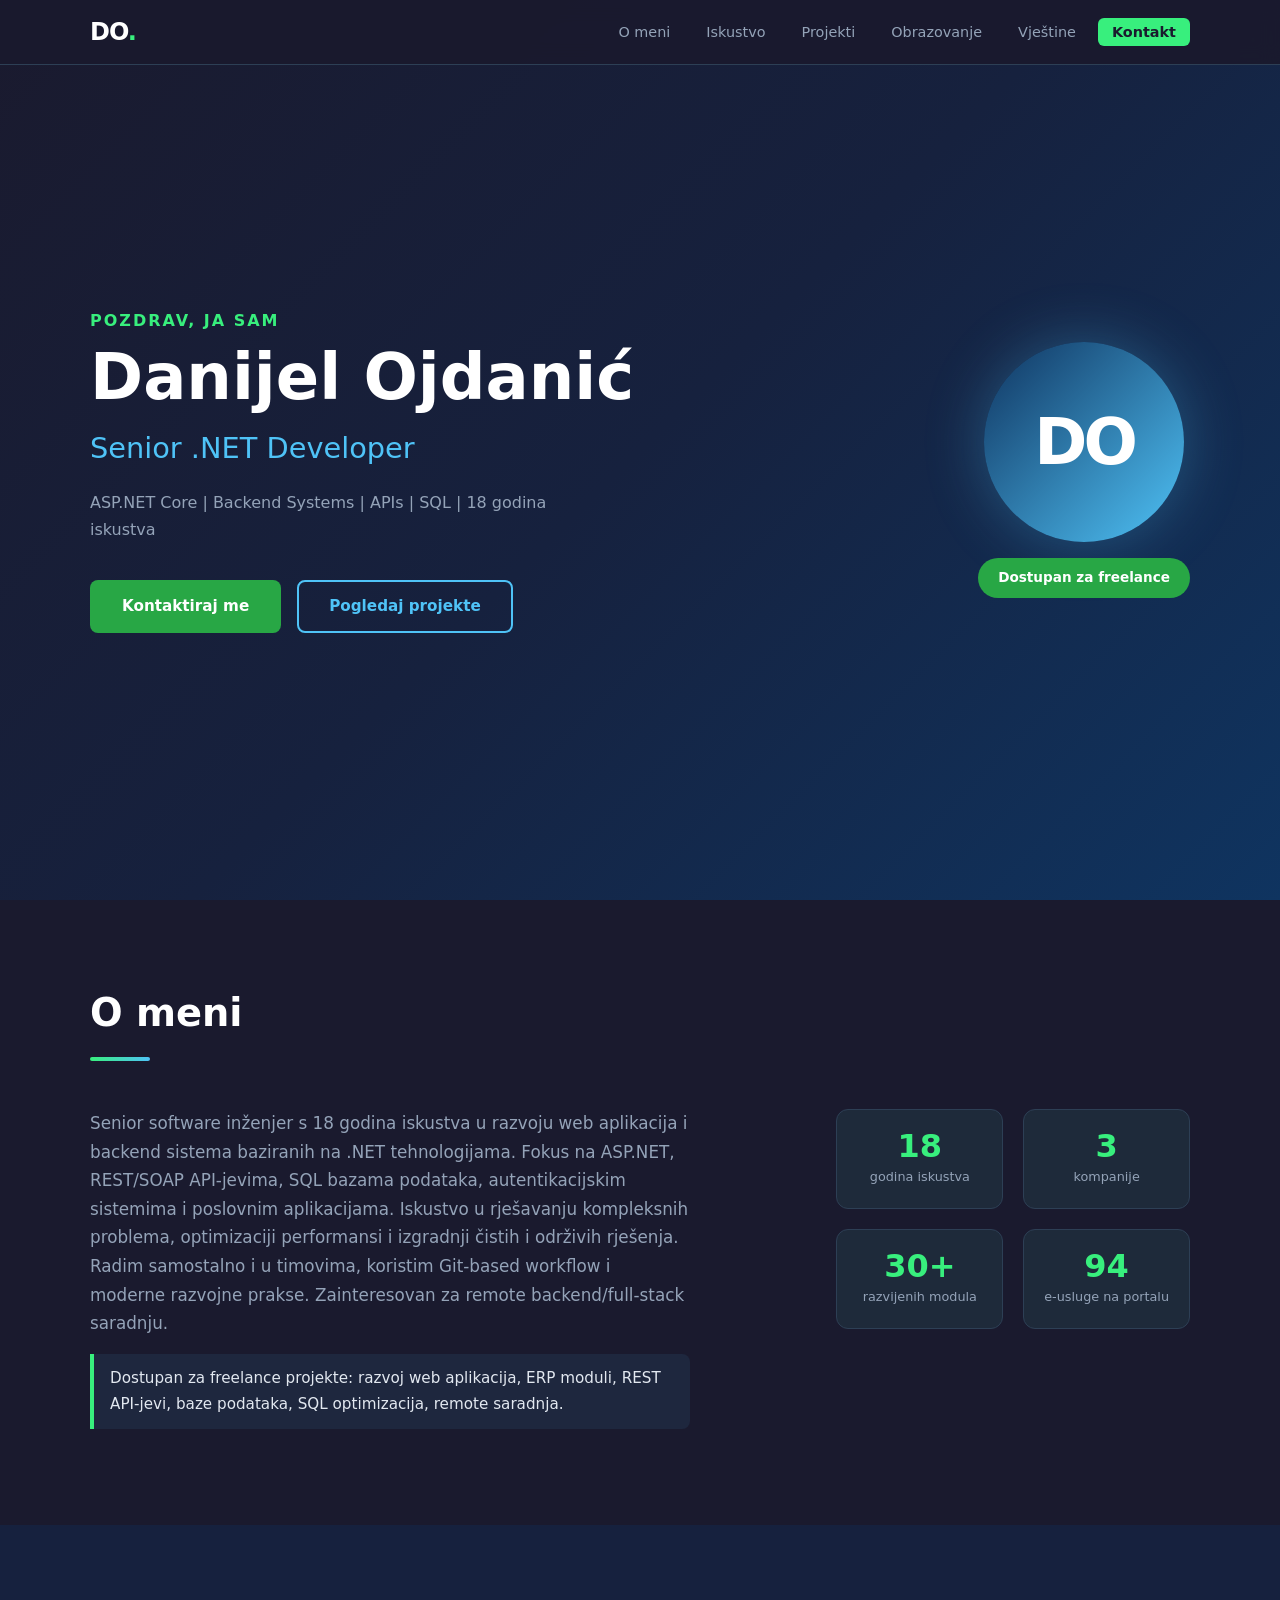
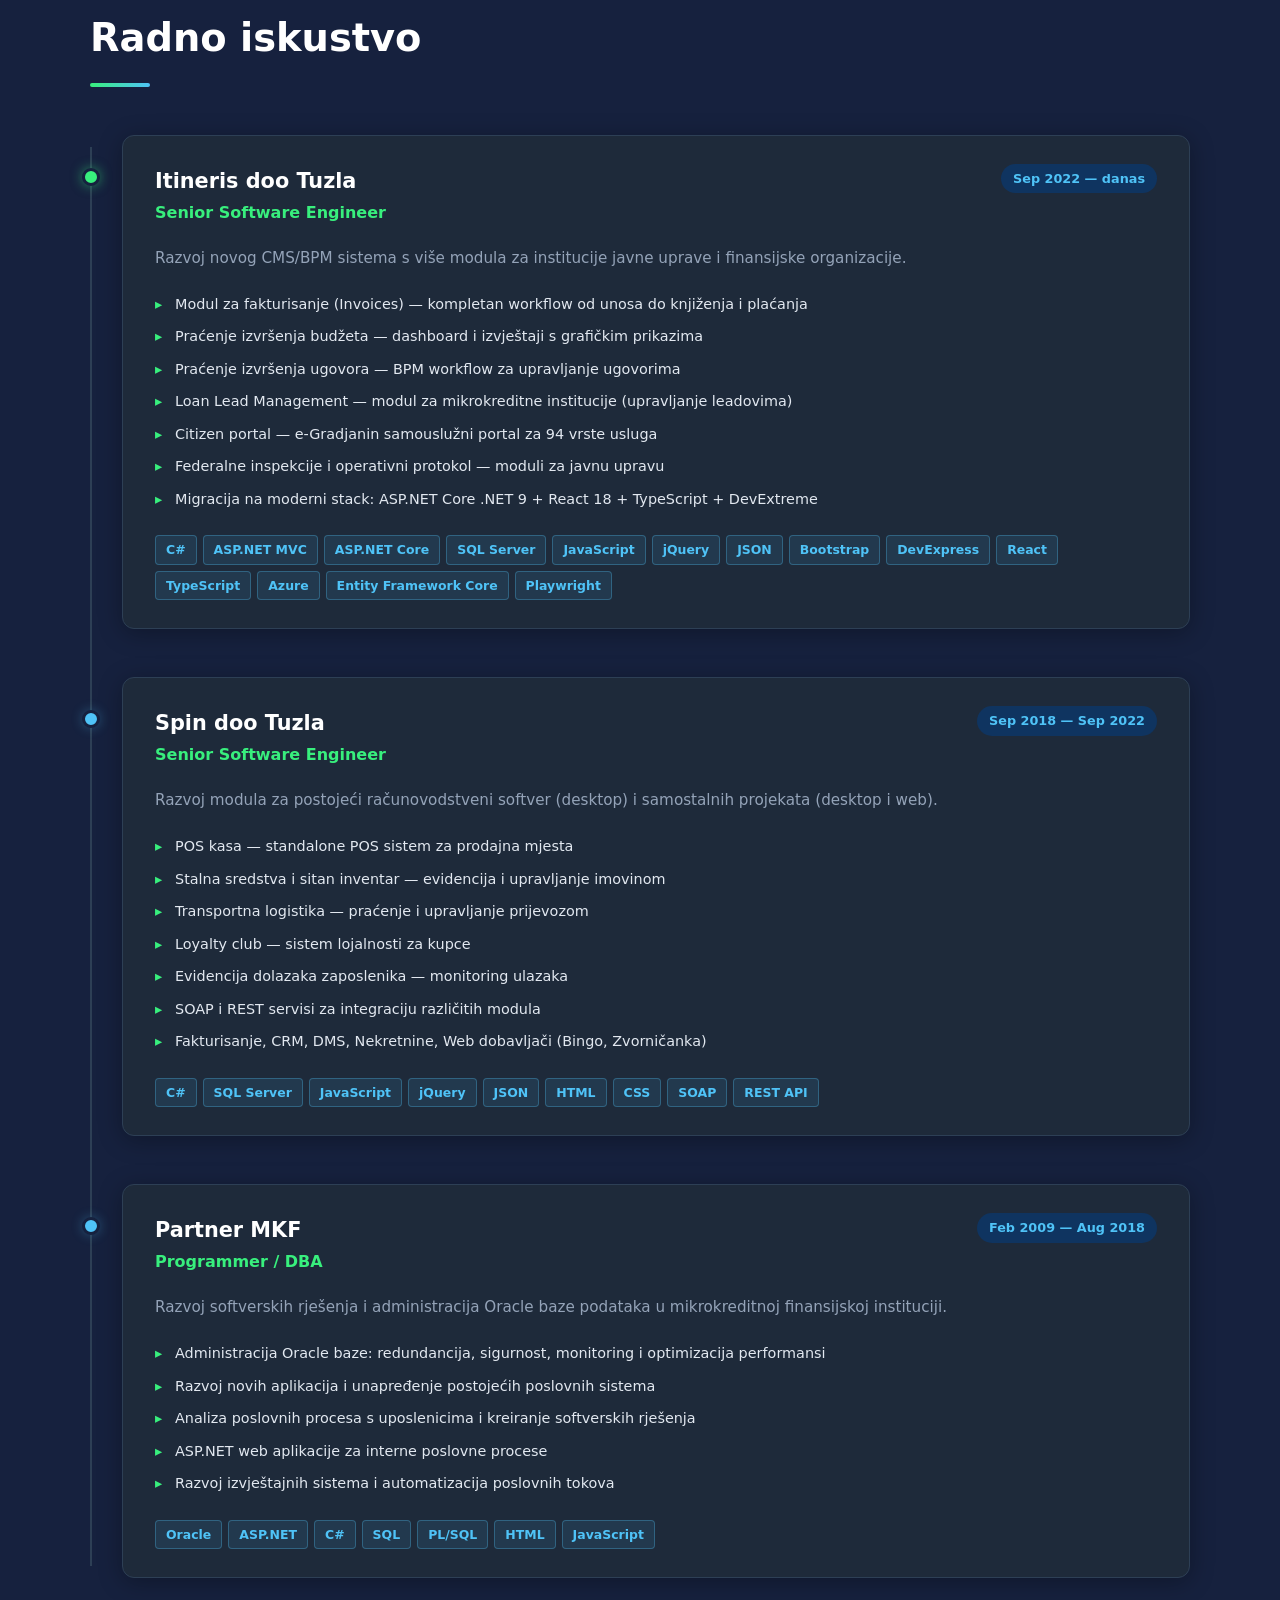
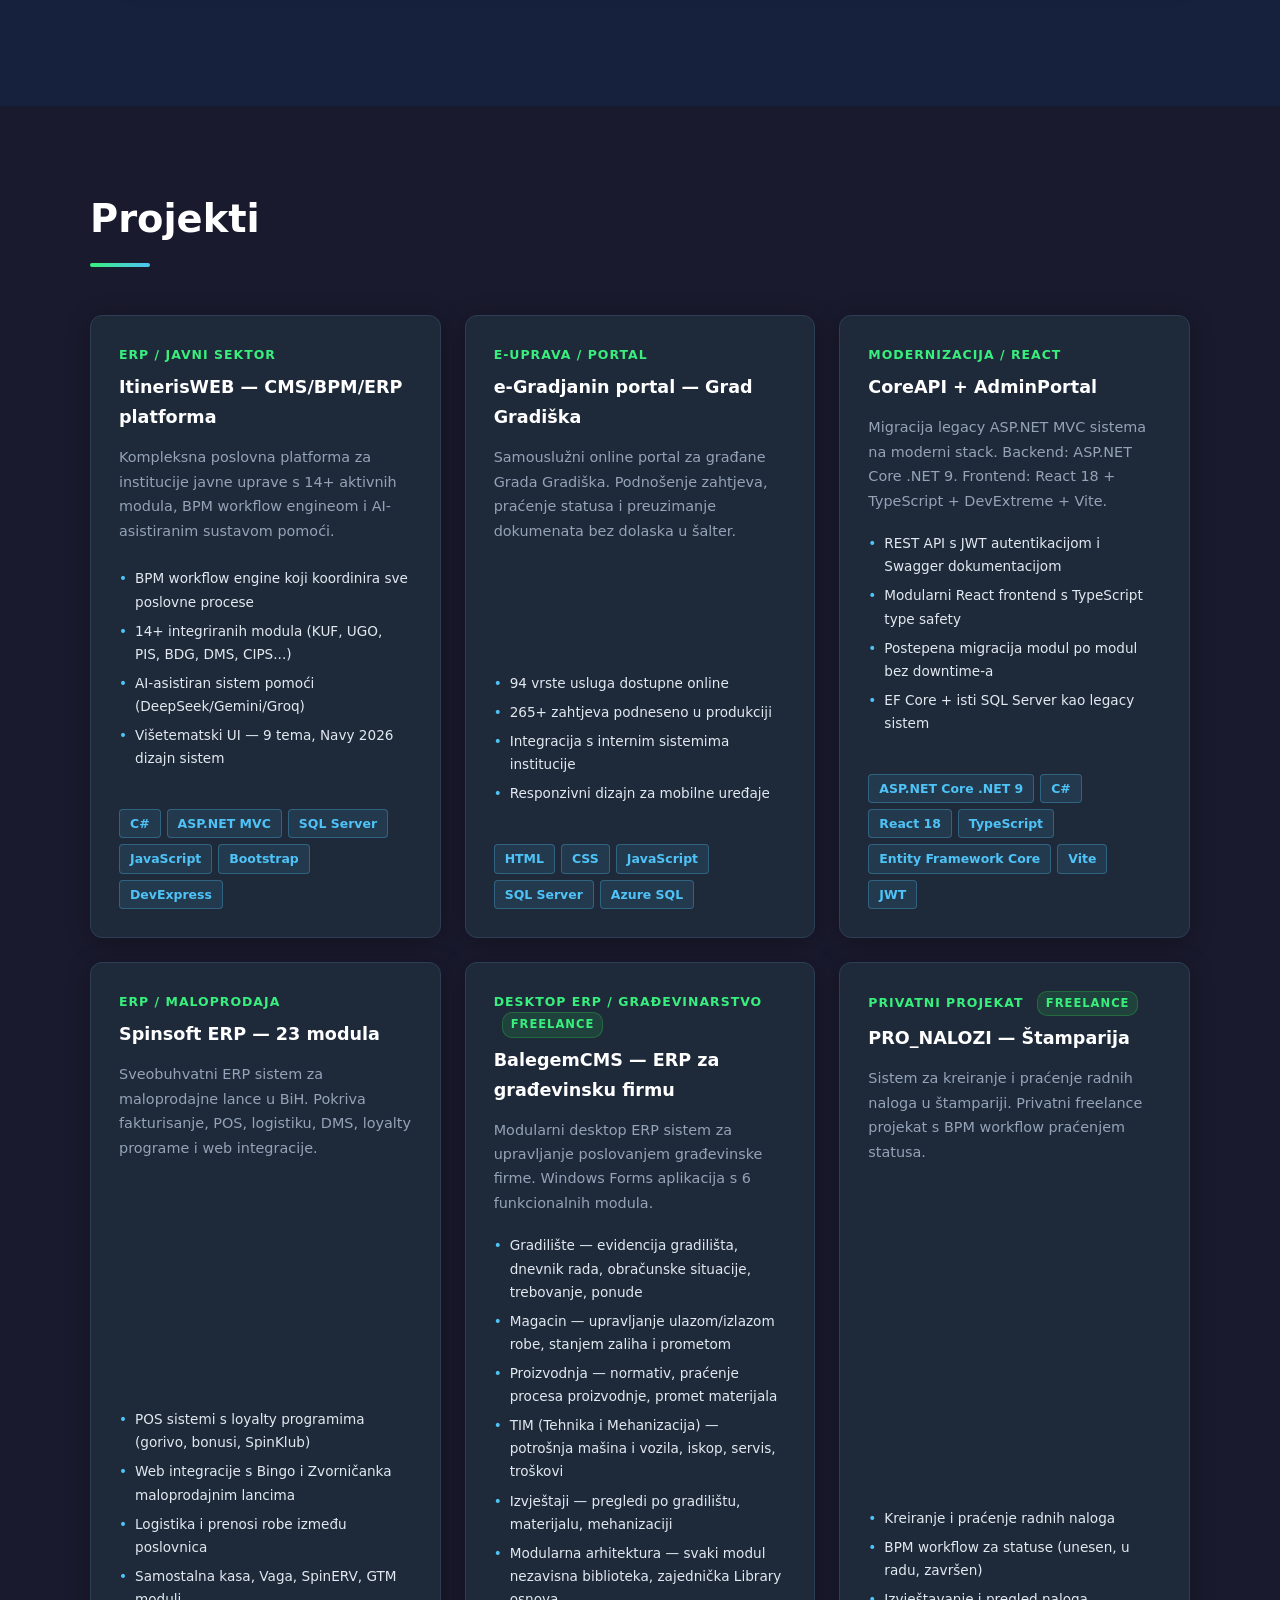
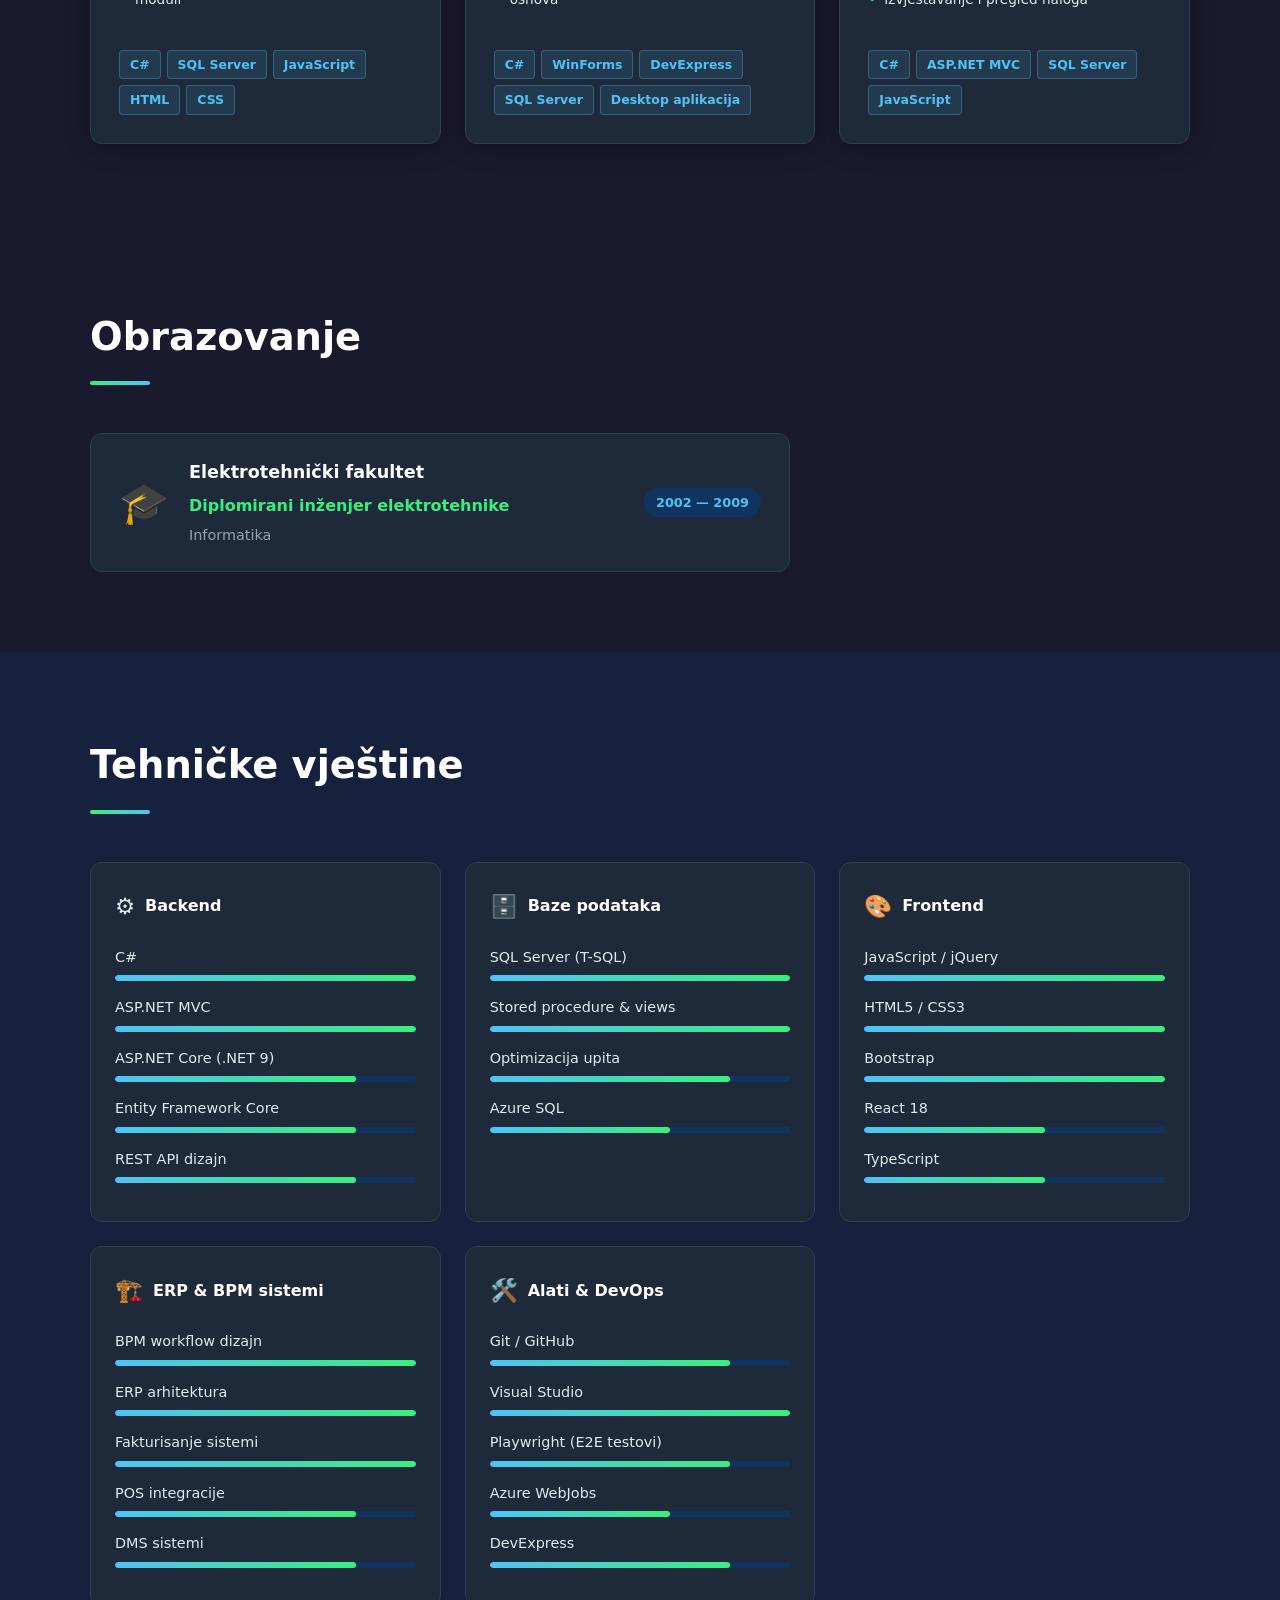
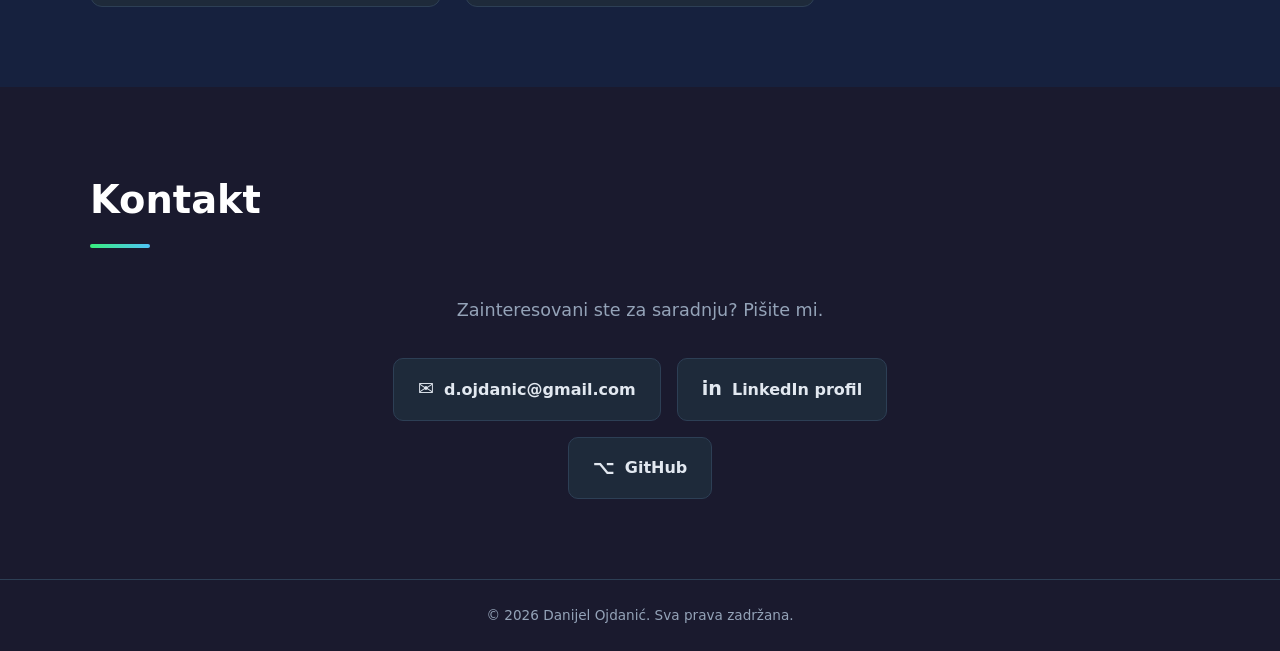
==== index.html @ 54c10d2d "Initial portfolio site" ====
<!DOCTYPE html>
<html lang="bs">
<head>
    <meta charset="UTF-8">
    <meta name="viewport" content="width=device-width, initial-scale=1.0">
    <meta name="description" content="Danijel Ojdanić — Senior .NET Developer, ASP.NET Core, Backend Systems, APIs, SQL, 18 godina iskustva">
    <title>Danijel Ojdanić — Senior .NET Developer</title>
    <link rel="stylesheet" href="css/style.css">
</head>
<body>

<!-- NAV -->
<nav class="navbar">
    <div class="nav-inner">
        <span class="nav-logo">DO<span class="dot">.</span></span>
        <ul class="nav-links">
            <li><a href="#about">O meni</a></li>
            <li><a href="#experience">Iskustvo</a></li>
            <li><a href="#projects">Projekti</a></li>
            <li><a href="#education">Obrazovanje</a></li>
            <li><a href="#skills">Vještine</a></li>
            <li><a href="#contact" class="btn-nav">Kontakt</a></li>
        </ul>
    </div>
</nav>

<!-- HERO -->
<section class="hero" id="hero">
    <div class="hero-inner">
        <div class="hero-text">
            <p class="hero-greeting">Pozdrav, ja sam</p>
            <h1 class="hero-name" id="hero-name">Danijel Ojdanić</h1>
            <h2 class="hero-title" id="hero-title">Senior Software Developer</h2>
            <p class="hero-sub" id="hero-sub">Full-stack .NET developer | ERP &amp; BPM sistemi | 10+ godina iskustva</p>
            <div class="hero-actions">
                <a href="#contact" class="btn-primary">Kontaktiraj me</a>
                <a href="#projects" class="btn-outline">Pogledaj projekte</a>
            </div>
        </div>
        <div class="hero-badge">
            <div class="badge-ring">
                <span class="badge-initials">DO</span>
            </div>
            <div class="badge-available" id="badge-available">Dostupan za freelance</div>
        </div>
    </div>
</section>

<!-- O MENI -->
<section class="section" id="about">
    <div class="container">
        <h2 class="section-title">O meni</h2>
        <div class="about-grid">
            <div class="about-text">
                <p id="about-summary"></p>
                <p id="about-freelance" class="freelance-note"></p>
            </div>
            <div class="about-stats">
                <div class="stat">
                    <span class="stat-num">18</span>
                    <span class="stat-label">godina iskustva</span>
                </div>
                <div class="stat">
                    <span class="stat-num">3</span>
                    <span class="stat-label">kompanije</span>
                </div>
                <div class="stat">
                    <span class="stat-num">30+</span>
                    <span class="stat-label">razvijenih modula</span>
                </div>
                <div class="stat">
                    <span class="stat-num">94</span>
                    <span class="stat-label">e-usluge na portalu</span>
                </div>
            </div>
        </div>
    </div>
</section>

<!-- ISKUSTVO -->
<section class="section section-dark" id="experience">
    <div class="container">
        <h2 class="section-title">Radno iskustvo</h2>
        <div class="timeline" id="experience-list"></div>
    </div>
</section>

<!-- PROJEKTI -->
<section class="section" id="projects">
    <div class="container">
        <h2 class="section-title">Projekti</h2>
        <div class="projects-grid" id="projects-grid"></div>
    </div>
</section>

<!-- OBRAZOVANJE -->
<section class="section" id="education">
    <div class="container">
        <h2 class="section-title">Obrazovanje</h2>
        <div id="education-list"></div>
    </div>
</section>

<!-- VJEŠTINE -->
<section class="section section-dark" id="skills">
    <div class="container">
        <h2 class="section-title">Tehničke vještine</h2>
        <div class="skills-grid" id="skills-grid"></div>
    </div>
</section>

<!-- KONTAKT -->
<section class="section" id="contact">
    <div class="container">
        <h2 class="section-title">Kontakt</h2>
        <div class="contact-box">
            <p class="contact-intro">Zainteresovani ste za saradnju? Pišite mi.</p>
            <div class="contact-links" id="contact-links"></div>
        </div>
    </div>
</section>

<!-- FOOTER -->
<footer class="footer">
    <p>&copy; <span id="footer-year"></span> Danijel Ojdanić. Sva prava zadržana.</p>
</footer>

<script src="js/main.js"></script>
</body>
</html>
---- css/style.css ----
/* ===== RESET & BASE ===== */
*, *::before, *::after { box-sizing: border-box; margin: 0; padding: 0; }

:root {
    --navy:       #1a1a2e;
    --navy-mid:   #16213e;
    --navy-light: #0f3460;
    --accent:     #4fc3f7;
    --accent2:    #38ef7d;
    --text:       #e2e8f0;
    --text-muted: #94a3b8;
    --card-bg:    #1e2a3a;
    --card-border:#2d3f55;
    --white:      #ffffff;
    --green:      #28a745;
    --font:       'Segoe UI', system-ui, -apple-system, sans-serif;
    --radius:     12px;
    --shadow:     0 4px 24px rgba(0,0,0,0.3);
}

html { scroll-behavior: smooth; }

body {
    font-family: var(--font);
    background: var(--navy);
    color: var(--text);
    line-height: 1.7;
    font-size: 16px;
}

a { color: var(--accent); text-decoration: none; }
a:hover { color: var(--accent2); }

/* ===== NAVBAR ===== */
.navbar {
    position: fixed; top: 0; left: 0; right: 0;
    background: rgba(26, 26, 46, 0.95);
    backdrop-filter: blur(10px);
    border-bottom: 1px solid var(--card-border);
    z-index: 1000;
    padding: 0 24px;
}
.nav-inner {
    max-width: 1100px; margin: 0 auto;
    display: flex; align-items: center; justify-content: space-between;
    height: 64px;
}
.nav-logo {
    font-size: 1.5rem; font-weight: 800;
    color: var(--white); letter-spacing: -1px;
}
.nav-logo .dot { color: var(--accent2); }
.nav-links { list-style: none; display: flex; gap: 8px; }
.nav-links a {
    color: var(--text-muted); padding: 6px 14px;
    border-radius: 6px; font-size: 0.9rem; font-weight: 500;
    transition: all 0.2s;
}
.nav-links a:hover { color: var(--white); background: var(--card-bg); }
.btn-nav {
    background: var(--accent2) !important;
    color: var(--navy) !important;
    font-weight: 700 !important;
}
.btn-nav:hover { opacity: 0.9; }

/* ===== HERO ===== */
.hero {
    min-height: 100vh;
    background: linear-gradient(135deg, var(--navy) 0%, var(--navy-mid) 50%, var(--navy-light) 100%);
    display: flex; align-items: center;
    padding: 80px 24px 40px;
}
.hero-inner {
    max-width: 1100px; margin: 0 auto; width: 100%;
    display: flex; align-items: center; justify-content: space-between;
    gap: 48px; flex-wrap: wrap;
}
.hero-text { flex: 1; min-width: 300px; }
.hero-greeting {
    color: var(--accent2); font-size: 1rem;
    font-weight: 600; letter-spacing: 2px;
    text-transform: uppercase; margin-bottom: 8px;
}
.hero-name {
    font-size: clamp(2.5rem, 6vw, 4rem);
    font-weight: 800; color: var(--white);
    line-height: 1.1; margin-bottom: 12px;
}
.hero-title {
    font-size: clamp(1.2rem, 3vw, 1.8rem);
    font-weight: 400; color: var(--accent);
    margin-bottom: 16px;
}
.hero-sub {
    color: var(--text-muted); font-size: 1rem;
    margin-bottom: 36px; max-width: 520px;
}
.hero-actions { display: flex; gap: 16px; flex-wrap: wrap; }

.btn-primary {
    background: var(--green); color: var(--white);
    padding: 14px 32px; border-radius: 8px;
    font-weight: 700; font-size: 0.95rem;
    transition: all 0.2s; display: inline-block;
}
.btn-primary:hover { background: #22923a; color: var(--white); transform: translateY(-2px); }

.btn-outline {
    border: 2px solid var(--accent); color: var(--accent);
    padding: 12px 30px; border-radius: 8px;
    font-weight: 700; font-size: 0.95rem;
    transition: all 0.2s; display: inline-block;
}
.btn-outline:hover { background: var(--accent); color: var(--navy); transform: translateY(-2px); }

/* Hero badge */
.hero-badge { display: flex; flex-direction: column; align-items: center; gap: 16px; }
.badge-ring {
    width: 200px; height: 200px; border-radius: 50%;
    background: linear-gradient(135deg, var(--navy-light), var(--accent));
    display: flex; align-items: center; justify-content: center;
    box-shadow: 0 0 60px rgba(79,195,247,0.3);
}
.badge-initials {
    font-size: 4rem; font-weight: 900; color: var(--white);
    letter-spacing: -4px;
}
.badge-available {
    background: var(--green); color: var(--white);
    padding: 8px 20px; border-radius: 20px;
    font-size: 0.85rem; font-weight: 700;
    animation: pulse 2s infinite;
}
@keyframes pulse {
    0%, 100% { box-shadow: 0 0 0 0 rgba(40,167,69,0.4); }
    50% { box-shadow: 0 0 0 8px rgba(40,167,69,0); }
}

/* ===== SECTIONS ===== */
.section { padding: 80px 24px; }
.section-dark { background: var(--navy-mid); }
.container { max-width: 1100px; margin: 0 auto; }

.section-title {
    font-size: clamp(1.8rem, 4vw, 2.4rem);
    font-weight: 800; color: var(--white);
    margin-bottom: 48px; position: relative;
    padding-bottom: 16px;
}
.section-title::after {
    content: ''; position: absolute;
    bottom: 0; left: 0;
    width: 60px; height: 4px;
    background: linear-gradient(90deg, var(--accent2), var(--accent));
    border-radius: 2px;
}

/* ===== O MENI ===== */
.about-grid {
    display: grid;
    grid-template-columns: 1fr auto;
    gap: 48px; align-items: start;
}
.about-text p {
    color: var(--text-muted); font-size: 1.05rem;
    margin-bottom: 16px; max-width: 600px;
}
.freelance-note {
    background: rgba(79,195,247,0.08);
    border-left: 4px solid var(--accent2);
    padding: 12px 16px; border-radius: 0 8px 8px 0;
    color: var(--text) !important;
    font-size: 0.95rem !important;
}
.about-stats {
    display: grid; grid-template-columns: 1fr 1fr; gap: 20px;
    min-width: 280px;
}
.stat {
    background: var(--card-bg); border: 1px solid var(--card-border);
    border-radius: var(--radius); padding: 20px;
    text-align: center;
}
.stat-num {
    display: block; font-size: 2rem; font-weight: 900;
    color: var(--accent2); line-height: 1;
}
.stat-label {
    display: block; font-size: 0.8rem;
    color: var(--text-muted); margin-top: 4px;
}

/* ===== TIMELINE (ISKUSTVO) ===== */
.timeline { position: relative; padding-left: 32px; }
.timeline::before {
    content: ''; position: absolute;
    left: 0; top: 12px; bottom: 12px;
    width: 2px; background: var(--card-border);
}
.timeline-item {
    position: relative; margin-bottom: 48px;
    background: var(--card-bg); border: 1px solid var(--card-border);
    border-radius: var(--radius); padding: 28px 32px;
    box-shadow: var(--shadow);
}
.timeline-item::before {
    content: ''; position: absolute;
    left: -41px; top: 32px;
    width: 18px; height: 18px;
    border-radius: 50%; background: var(--accent2);
    border: 3px solid var(--navy-mid);
    box-shadow: 0 0 12px rgba(56,239,125,0.5);
}
.timeline-item.past::before { background: var(--accent); box-shadow: 0 0 12px rgba(79,195,247,0.3); }

.timeline-header { display: flex; justify-content: space-between; align-items: flex-start; flex-wrap: wrap; gap: 8px; margin-bottom: 12px; }
.timeline-company { font-size: 1.3rem; font-weight: 800; color: var(--white); }
.timeline-period {
    background: var(--navy-light); color: var(--accent);
    padding: 4px 12px; border-radius: 20px;
    font-size: 0.8rem; font-weight: 600; white-space: nowrap;
}
.timeline-role { color: var(--accent2); font-weight: 600; margin-bottom: 8px; }
.timeline-desc { color: var(--text-muted); font-size: 0.95rem; margin-bottom: 16px; }
.timeline-highlights { list-style: none; margin-bottom: 20px; }
.timeline-highlights li {
    color: var(--text); font-size: 0.9rem;
    padding: 4px 0 4px 20px; position: relative;
}
.timeline-highlights li::before {
    content: '▸'; position: absolute; left: 0;
    color: var(--accent2);
}
.timeline-tags { display: flex; flex-wrap: wrap; gap: 6px; }
.tag {
    background: rgba(79,195,247,0.1);
    border: 1px solid rgba(79,195,247,0.3);
    color: var(--accent); padding: 3px 10px;
    border-radius: 4px; font-size: 0.78rem; font-weight: 600;
}

/* ===== PROJEKTI ===== */
.projects-grid {
    display: grid;
    grid-template-columns: repeat(auto-fill, minmax(320px, 1fr));
    gap: 24px;
}
.project-card {
    background: var(--card-bg); border: 1px solid var(--card-border);
    border-radius: var(--radius); padding: 28px;
    box-shadow: var(--shadow); transition: transform 0.2s, border-color 0.2s;
    display: flex; flex-direction: column;
}
.project-card:hover { transform: translateY(-4px); border-color: var(--accent); }
.project-cat {
    font-size: 0.78rem; font-weight: 700;
    color: var(--accent2); text-transform: uppercase;
    letter-spacing: 1px; margin-bottom: 8px;
}
.project-type-badge {
    display: inline-block; font-size: 0.72rem;
    padding: 2px 8px; border-radius: 10px;
    font-weight: 700; margin-left: 8px;
}
.project-type-freelance {
    background: rgba(40,167,69,0.2); color: var(--accent2);
    border: 1px solid rgba(40,167,69,0.4);
}
.project-title {
    font-size: 1.1rem; font-weight: 800;
    color: var(--white); margin-bottom: 12px;
}
.project-desc {
    color: var(--text-muted); font-size: 0.9rem;
    margin-bottom: 16px; flex: 1;
}
.project-highlights { list-style: none; margin-bottom: 20px; }
.project-highlights li {
    font-size: 0.85rem; color: var(--text);
    padding: 3px 0 3px 16px; position: relative;
}
.project-highlights li::before {
    content: '•'; position: absolute; left: 0;
    color: var(--accent);
}

/* ===== OBRAZOVANJE ===== */
.edu-card {
    background: var(--card-bg); border: 1px solid var(--card-border);
    border-radius: var(--radius); padding: 24px 28px;
    display: flex; align-items: center; gap: 20px;
    max-width: 700px;
}
.edu-icon { font-size: 2.5rem; flex-shrink: 0; }
.edu-body { flex: 1; }
.edu-institution { font-size: 1.1rem; font-weight: 800; color: var(--white); }
.edu-degree { color: var(--accent2); font-weight: 600; margin: 4px 0; }
.edu-field { color: var(--text-muted); font-size: 0.9rem; }

/* ===== VJEŠTINE ===== */
.skills-grid {
    display: grid;
    grid-template-columns: repeat(auto-fill, minmax(280px, 1fr));
    gap: 24px;
}
.skill-category {
    background: var(--card-bg); border: 1px solid var(--card-border);
    border-radius: var(--radius); padding: 24px;
}
.skill-cat-header {
    display: flex; align-items: center; gap: 10px;
    margin-bottom: 20px;
}
.skill-icon { font-size: 1.4rem; }
.skill-cat-name { font-size: 1rem; font-weight: 700; color: var(--white); }
.skill-item { margin-bottom: 14px; }
.skill-name-row {
    display: flex; justify-content: space-between;
    margin-bottom: 6px;
}
.skill-name { font-size: 0.9rem; color: var(--text); }
.skill-bar {
    height: 6px; background: var(--navy-light);
    border-radius: 3px; overflow: hidden;
}
.skill-fill {
    height: 100%;
    background: linear-gradient(90deg, var(--accent), var(--accent2));
    border-radius: 3px; transition: width 0.8s ease;
}

/* ===== KONTAKT ===== */
.contact-box {
    max-width: 600px; margin: 0 auto;
    text-align: center;
}
.contact-intro {
    color: var(--text-muted); font-size: 1.1rem;
    margin-bottom: 32px;
}
.contact-links {
    display: flex; flex-wrap: wrap;
    gap: 16px; justify-content: center;
}
.contact-link {
    display: flex; align-items: center; gap: 10px;
    background: var(--card-bg); border: 1px solid var(--card-border);
    padding: 14px 24px; border-radius: 10px;
    color: var(--text); font-weight: 600;
    transition: all 0.2s;
}
.contact-link:hover {
    border-color: var(--accent); color: var(--accent);
    transform: translateY(-2px);
}
.contact-link-icon { font-size: 1.2rem; }

/* ===== FOOTER ===== */
.footer {
    background: var(--navy); text-align: center;
    padding: 24px; color: var(--text-muted);
    font-size: 0.85rem;
    border-top: 1px solid var(--card-border);
}

/* ===== RESPONSIVE ===== */
@media (max-width: 768px) {
    .about-grid { grid-template-columns: 1fr; }
    .about-stats { grid-template-columns: 1fr 1fr; }
    .hero-badge .badge-ring { width: 140px; height: 140px; }
    .badge-initials { font-size: 2.8rem; }
    .nav-links { display: none; }
    .timeline { padding-left: 20px; }
    .timeline-item::before { left: -29px; }
}
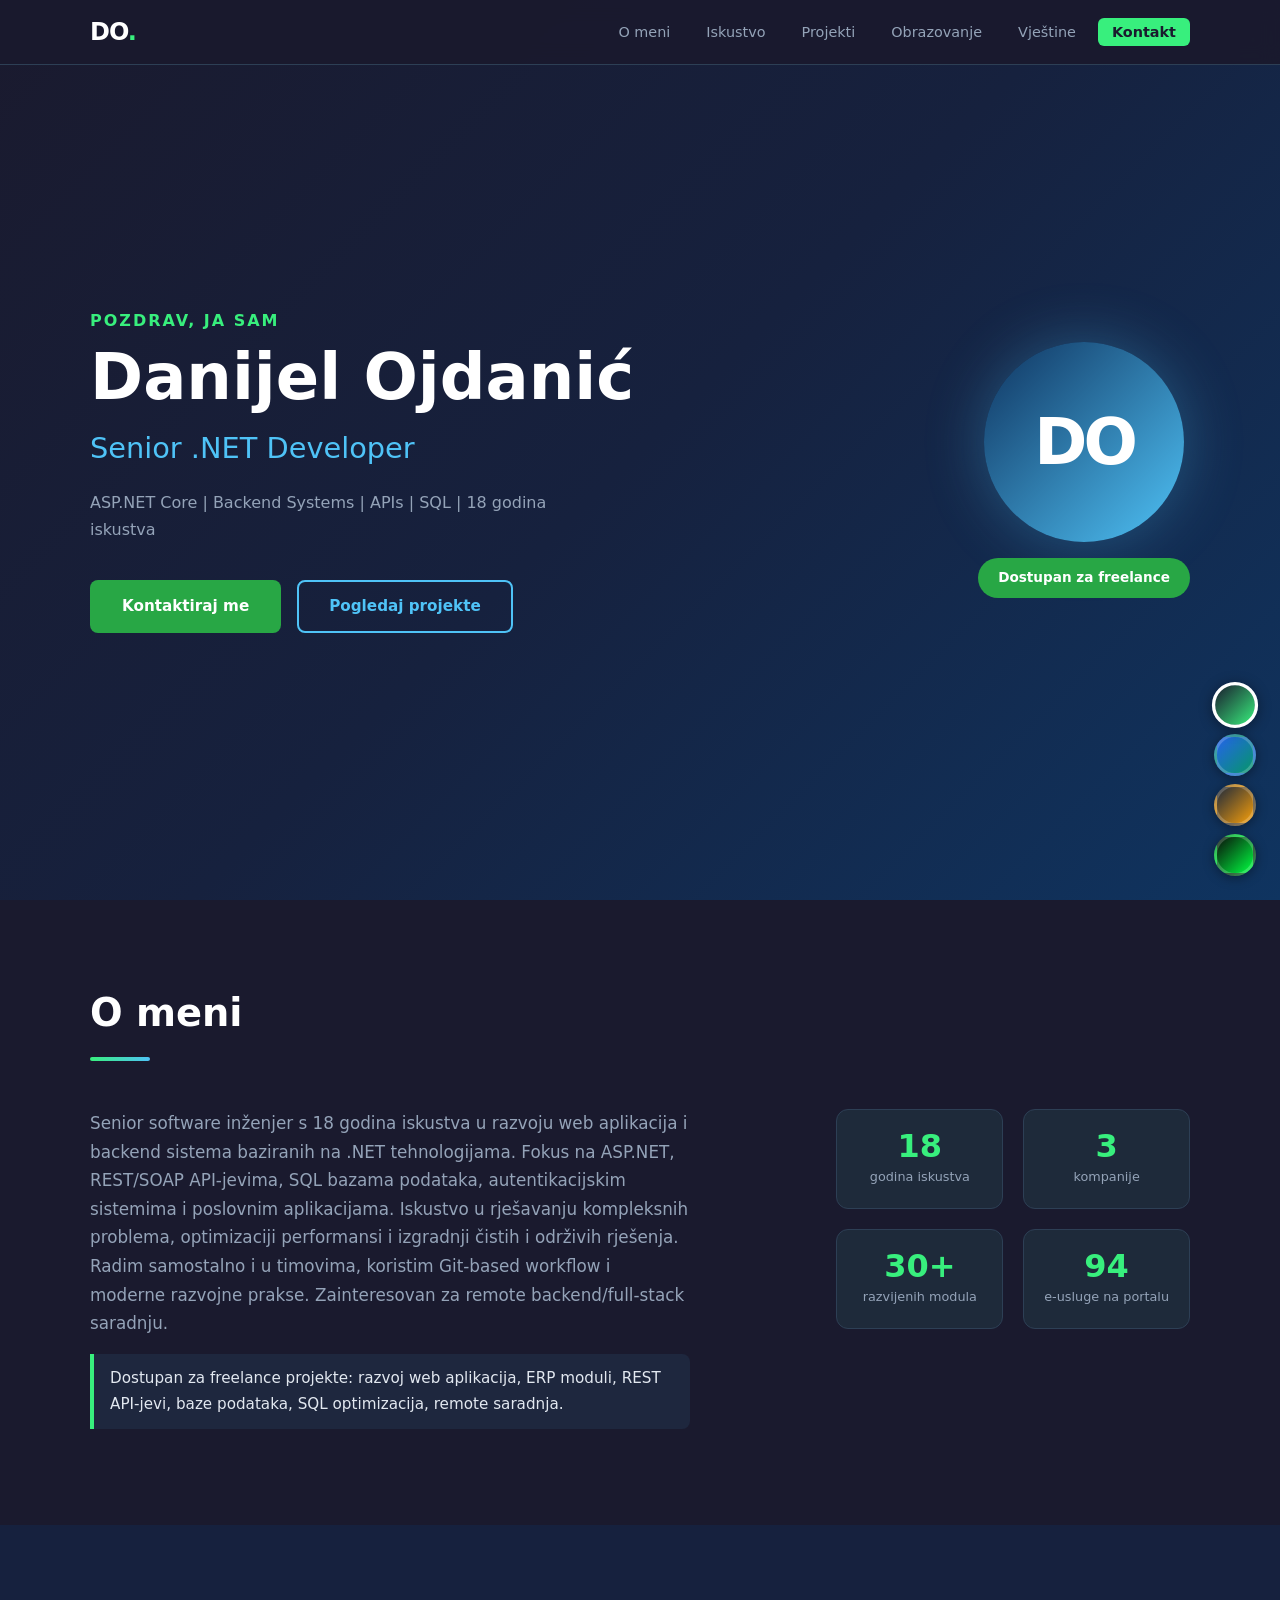
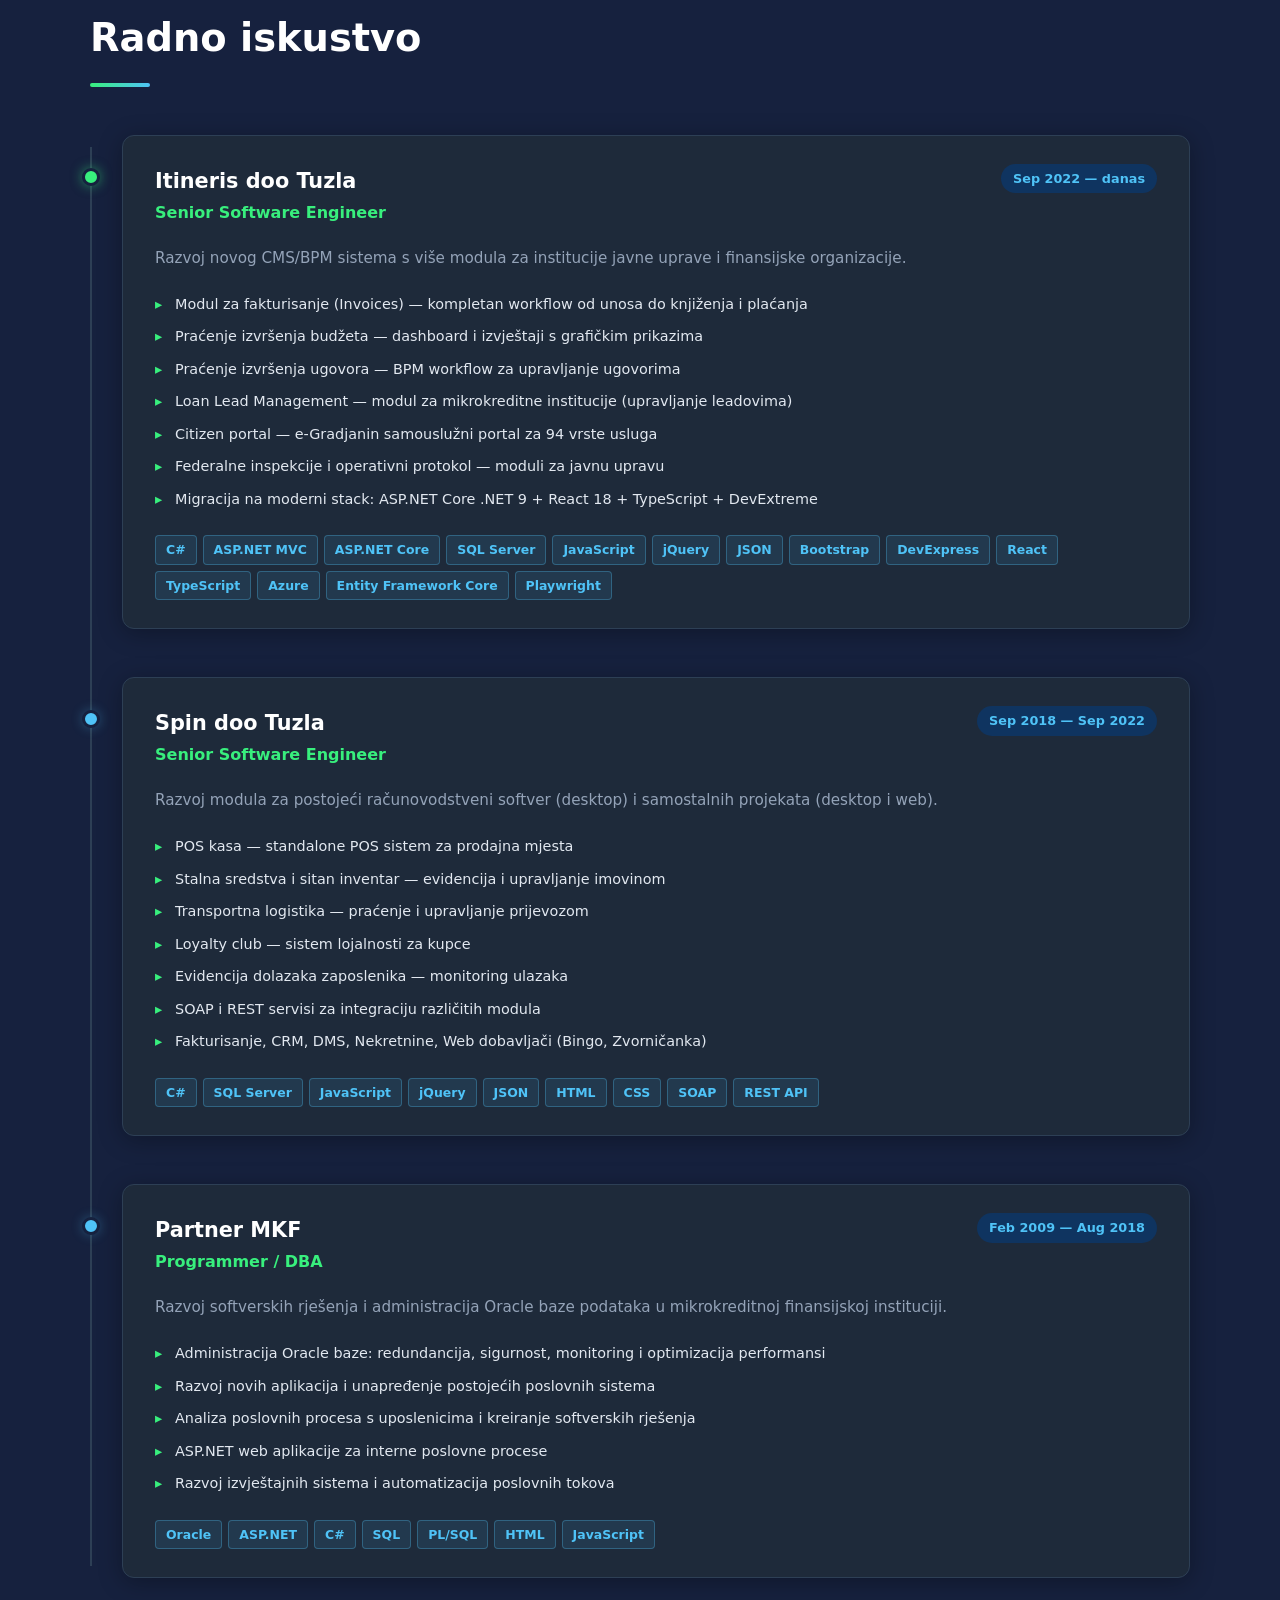
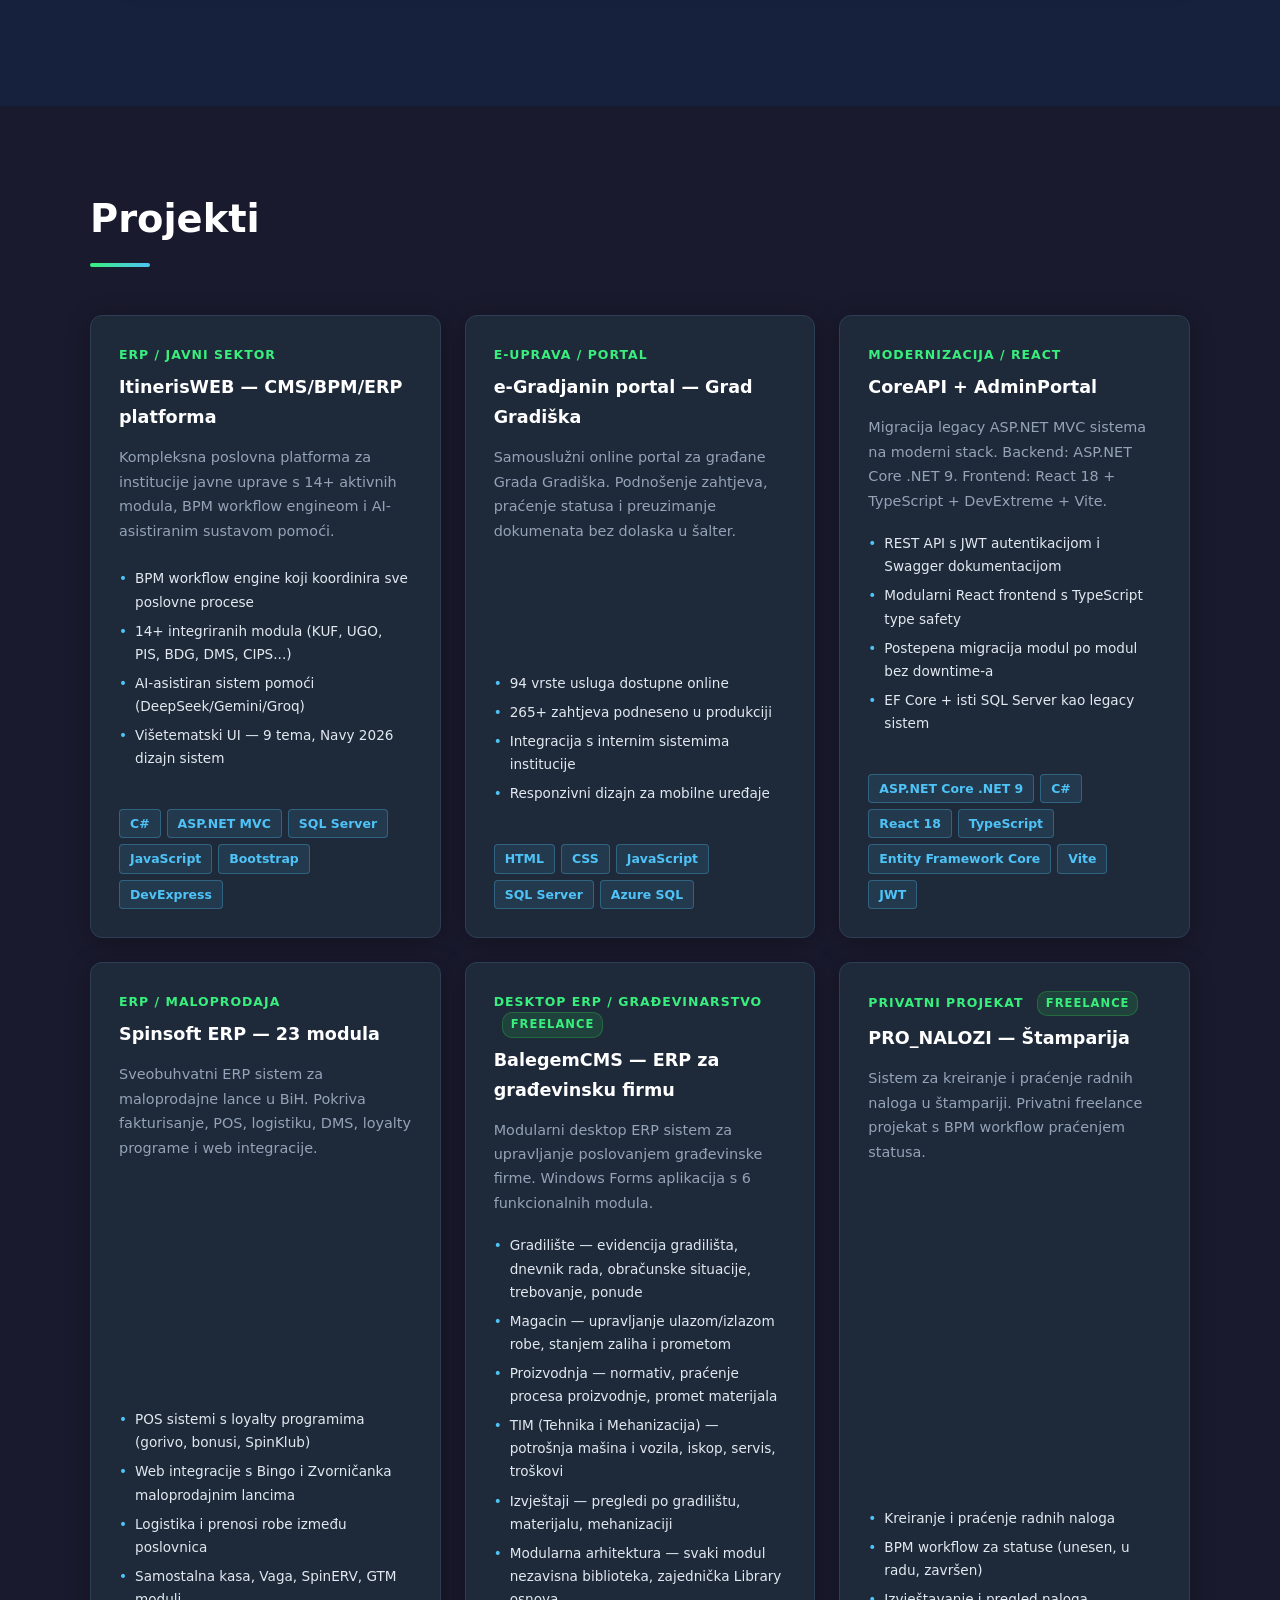
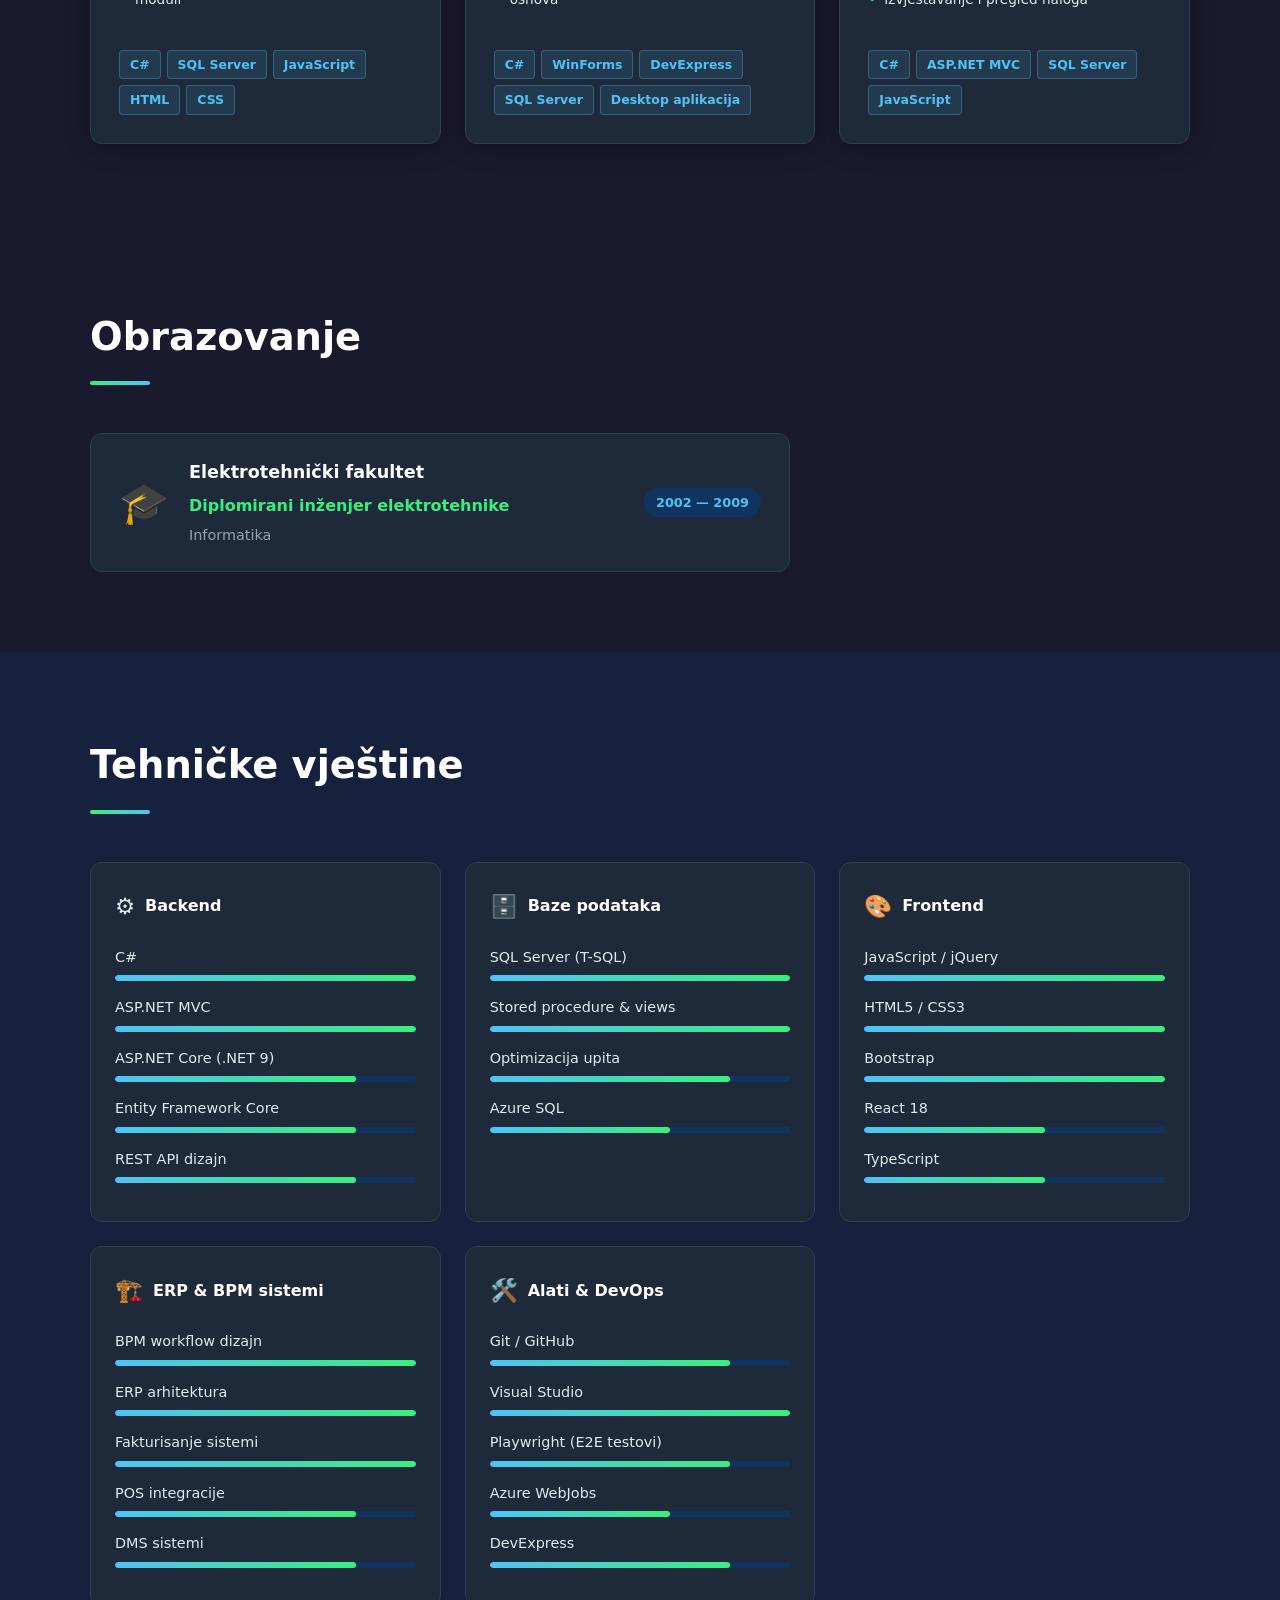
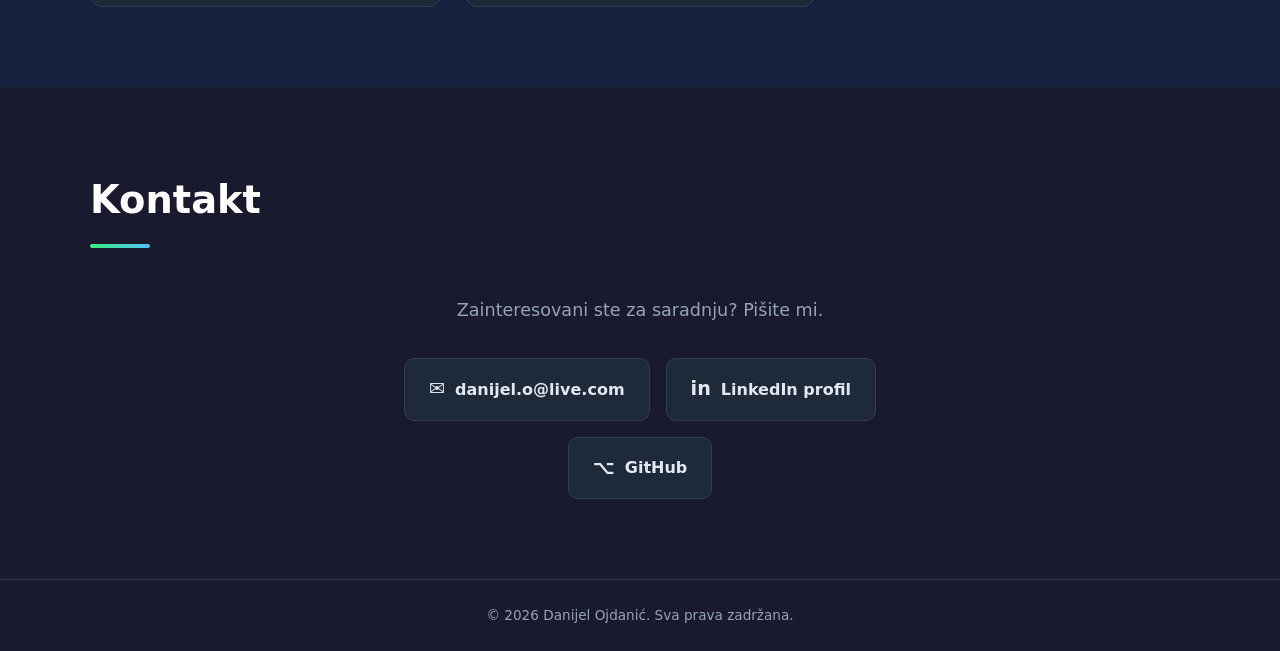
==== commit b0c45c19: "Add 4 themes + update email" ====
--- a/index.html
+++ b/index.html
@@ -125,6 +125,14 @@
     <p>&copy; <span id="footer-year"></span> Danijel Ojdanić. Sva prava zadržana.</p>
 </footer>
 
+<!-- THEME SWITCHER -->
+<div class="theme-switcher" title="Promijeni temu">
+    <button class="theme-btn active" data-theme="navy"     title="Navy Dark"></button>
+    <button class="theme-btn"        data-theme="light"    title="Clean Light"></button>
+    <button class="theme-btn"        data-theme="slate"    title="Slate Amber"></button>
+    <button class="theme-btn"        data-theme="terminal" title="Terminal Green"></button>
+</div>
+
 <script src="js/main.js"></script>
 </body>
 </html>
--- a/css/style.css
+++ b/css/style.css
@@ -1,6 +1,7 @@
 /* ===== RESET & BASE ===== */
 *, *::before, *::after { box-sizing: border-box; margin: 0; padding: 0; }
 
+/* ===== TEMA 1: Navy Dark (default) ===== */
 :root {
     --navy:       #1a1a2e;
     --navy-mid:   #16213e;
@@ -16,7 +17,125 @@
     --font:       'Segoe UI', system-ui, -apple-system, sans-serif;
     --radius:     12px;
     --shadow:     0 4px 24px rgba(0,0,0,0.3);
-}
+    --hero-grad:  linear-gradient(135deg, #1a1a2e 0%, #16213e 50%, #0f3460 100%);
+    --section-dark-bg: #16213e;
+    --nav-bg:     rgba(26,26,46,0.95);
+}
+
+/* ===== TEMA 2: Clean Light ===== */
+body.theme-light {
+    --navy:       #f8fafc;
+    --navy-mid:   #f1f5f9;
+    --navy-light: #e2e8f0;
+    --accent:     #2563eb;
+    --accent2:    #059669;
+    --text:       #1e293b;
+    --text-muted: #64748b;
+    --card-bg:    #ffffff;
+    --card-border:#e2e8f0;
+    --white:      #1e293b;
+    --green:      #059669;
+    --shadow:     0 4px 24px rgba(0,0,0,0.08);
+    --hero-grad:  linear-gradient(135deg, #1e3a5f 0%, #1e40af 50%, #1d4ed8 100%);
+    --section-dark-bg: #f1f5f9;
+    --nav-bg:     rgba(255,255,255,0.95);
+    background: #f8fafc;
+    color: #1e293b;
+}
+body.theme-light .navbar { border-bottom-color: #e2e8f0; }
+body.theme-light .nav-links a { color: #475569; }
+body.theme-light .nav-links a:hover { background: #f1f5f9; color: #1e293b; }
+body.theme-light .hero { background: var(--hero-grad); }
+body.theme-light .hero-name,
+body.theme-light .hero-title,
+body.theme-light .hero-sub,
+body.theme-light .hero-greeting { color: #fff; }
+body.theme-light .hero-sub { color: rgba(255,255,255,0.8); }
+body.theme-light .section-dark { background: #f1f5f9; }
+body.theme-light .badge-ring { background: linear-gradient(135deg, #1e40af, #38bdf8); }
+body.theme-light .tag { background: rgba(37,99,235,0.08); border-color: rgba(37,99,235,0.25); color: #2563eb; }
+body.theme-light .timeline-period { background: #dbeafe; color: #1d4ed8; }
+
+/* ===== TEMA 3: Slate/Charcoal + Amber ===== */
+body.theme-slate {
+    --navy:       #0f172a;
+    --navy-mid:   #1e293b;
+    --navy-light: #334155;
+    --accent:     #f59e0b;
+    --accent2:    #fb923c;
+    --text:       #f1f5f9;
+    --text-muted: #94a3b8;
+    --card-bg:    #1e293b;
+    --card-border:#334155;
+    --white:      #ffffff;
+    --green:      #f59e0b;
+    --shadow:     0 4px 24px rgba(0,0,0,0.4);
+    --hero-grad:  linear-gradient(135deg, #0f172a 0%, #1e293b 50%, #334155 100%);
+    --section-dark-bg: #1e293b;
+    --nav-bg:     rgba(15,23,42,0.95);
+    background: #0f172a;
+    color: #f1f5f9;
+}
+body.theme-slate .badge-ring { background: linear-gradient(135deg, #334155, #f59e0b); box-shadow: 0 0 60px rgba(245,158,11,0.3); }
+body.theme-slate .badge-available { background: #f59e0b; color: #0f172a; }
+body.theme-slate .section-title::after { background: linear-gradient(90deg, #fb923c, #f59e0b); }
+body.theme-slate .timeline-item::before { background: #f59e0b; box-shadow: 0 0 12px rgba(245,158,11,0.5); }
+body.theme-slate .skill-fill { background: linear-gradient(90deg, #f59e0b, #fb923c); }
+body.theme-slate .tag { background: rgba(245,158,11,0.1); border-color: rgba(245,158,11,0.3); color: #f59e0b; }
+body.theme-slate .timeline-period { background: rgba(245,158,11,0.15); color: #f59e0b; }
+
+/* ===== TEMA 4: Terminal Green ===== */
+body.theme-terminal {
+    --navy:       #0a0e0a;
+    --navy-mid:   #0d1a0d;
+    --navy-light: #122012;
+    --accent:     #00ff41;
+    --accent2:    #39ff14;
+    --text:       #d0f0d0;
+    --text-muted: #6b9c6b;
+    --card-bg:    #0d1a0d;
+    --card-border:#1a3a1a;
+    --white:      #e0ffe0;
+    --green:      #00ff41;
+    --shadow:     0 4px 24px rgba(0,255,65,0.1);
+    --hero-grad:  linear-gradient(135deg, #050a05 0%, #0a1a0a 50%, #0f2a0f 100%);
+    --section-dark-bg: #0d1a0d;
+    --nav-bg:     rgba(5,10,5,0.97);
+    background: #0a0e0a;
+    color: #d0f0d0;
+    font-family: 'Courier New', 'Consolas', monospace;
+}
+body.theme-terminal .badge-ring { background: linear-gradient(135deg, #122012, #00ff41); box-shadow: 0 0 60px rgba(0,255,65,0.4); }
+body.theme-terminal .badge-available { background: #00ff41; color: #050a05; }
+body.theme-terminal .btn-primary { background: #00ff41; color: #050a05; }
+body.theme-terminal .btn-primary:hover { background: #39ff14; }
+body.theme-terminal .section-title::after { background: linear-gradient(90deg, #00ff41, #39ff14); }
+body.theme-terminal .timeline-item::before { background: #00ff41; box-shadow: 0 0 12px rgba(0,255,65,0.6); }
+body.theme-terminal .skill-fill { background: linear-gradient(90deg, #00ff41, #39ff14); }
+body.theme-terminal .tag { background: rgba(0,255,65,0.08); border-color: rgba(0,255,65,0.3); color: #00ff41; }
+body.theme-terminal .timeline-period { background: rgba(0,255,65,0.1); color: #00ff41; }
+body.theme-terminal .hero-greeting { color: #39ff14; }
+body.theme-terminal .nav-logo .dot { color: #00ff41; }
+
+/* ===== THEME SWITCHER UI ===== */
+.theme-switcher {
+    position: fixed; bottom: 24px; right: 24px;
+    display: flex; flex-direction: column; gap: 8px;
+    z-index: 9999;
+}
+.theme-btn {
+    width: 42px; height: 42px; border-radius: 50%;
+    border: 3px solid rgba(255,255,255,0.2);
+    cursor: pointer; transition: all 0.2s;
+    box-shadow: 0 2px 12px rgba(0,0,0,0.4);
+    title: '';
+}
+.theme-btn:hover { transform: scale(1.15); border-color: rgba(255,255,255,0.6); }
+.theme-btn.active { border-color: #fff; transform: scale(1.1); }
+.theme-btn[data-theme="navy"]     { background: linear-gradient(135deg, #1a1a2e, #38ef7d); }
+.theme-btn[data-theme="light"]    { background: linear-gradient(135deg, #2563eb, #059669); }
+.theme-btn[data-theme="slate"]    { background: linear-gradient(135deg, #1e293b, #f59e0b); }
+.theme-btn[data-theme="terminal"] { background: linear-gradient(135deg, #0a0e0a, #00ff41); }
 
 html { scroll-behavior: smooth; }
 
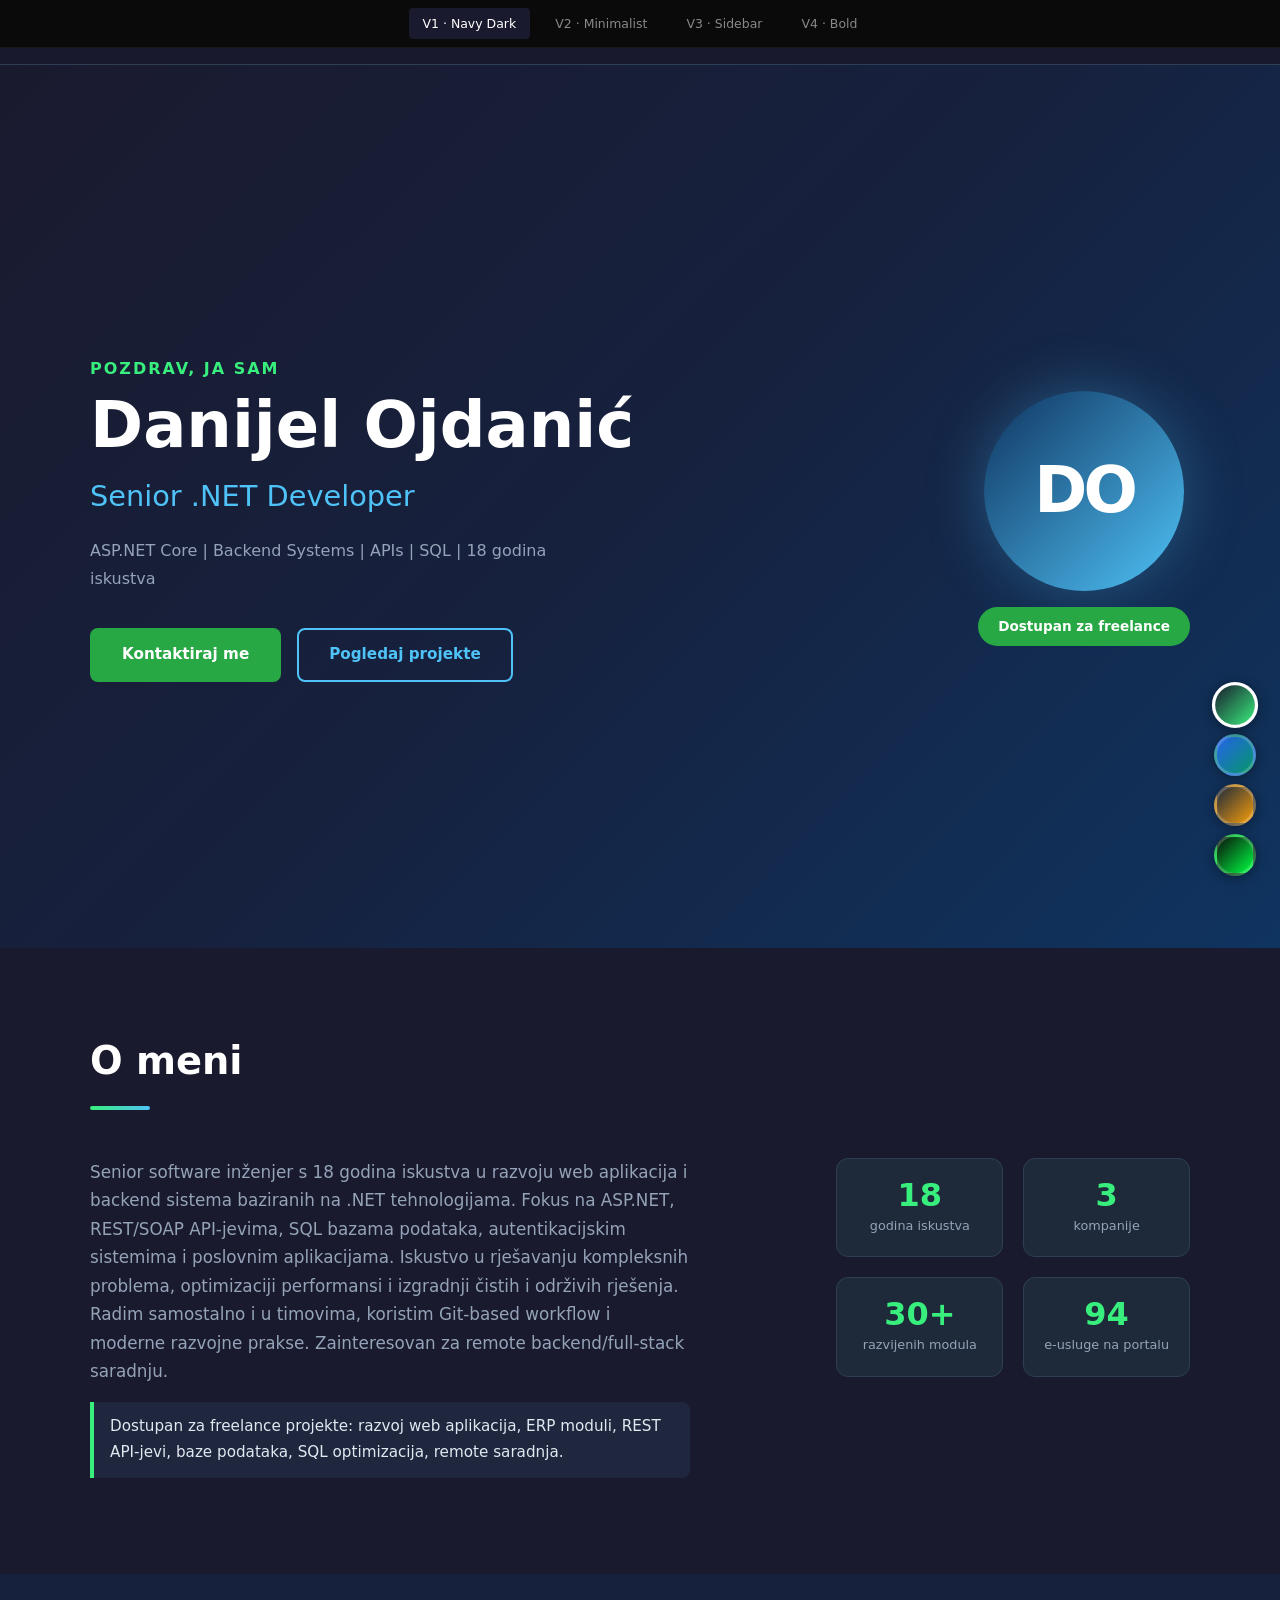
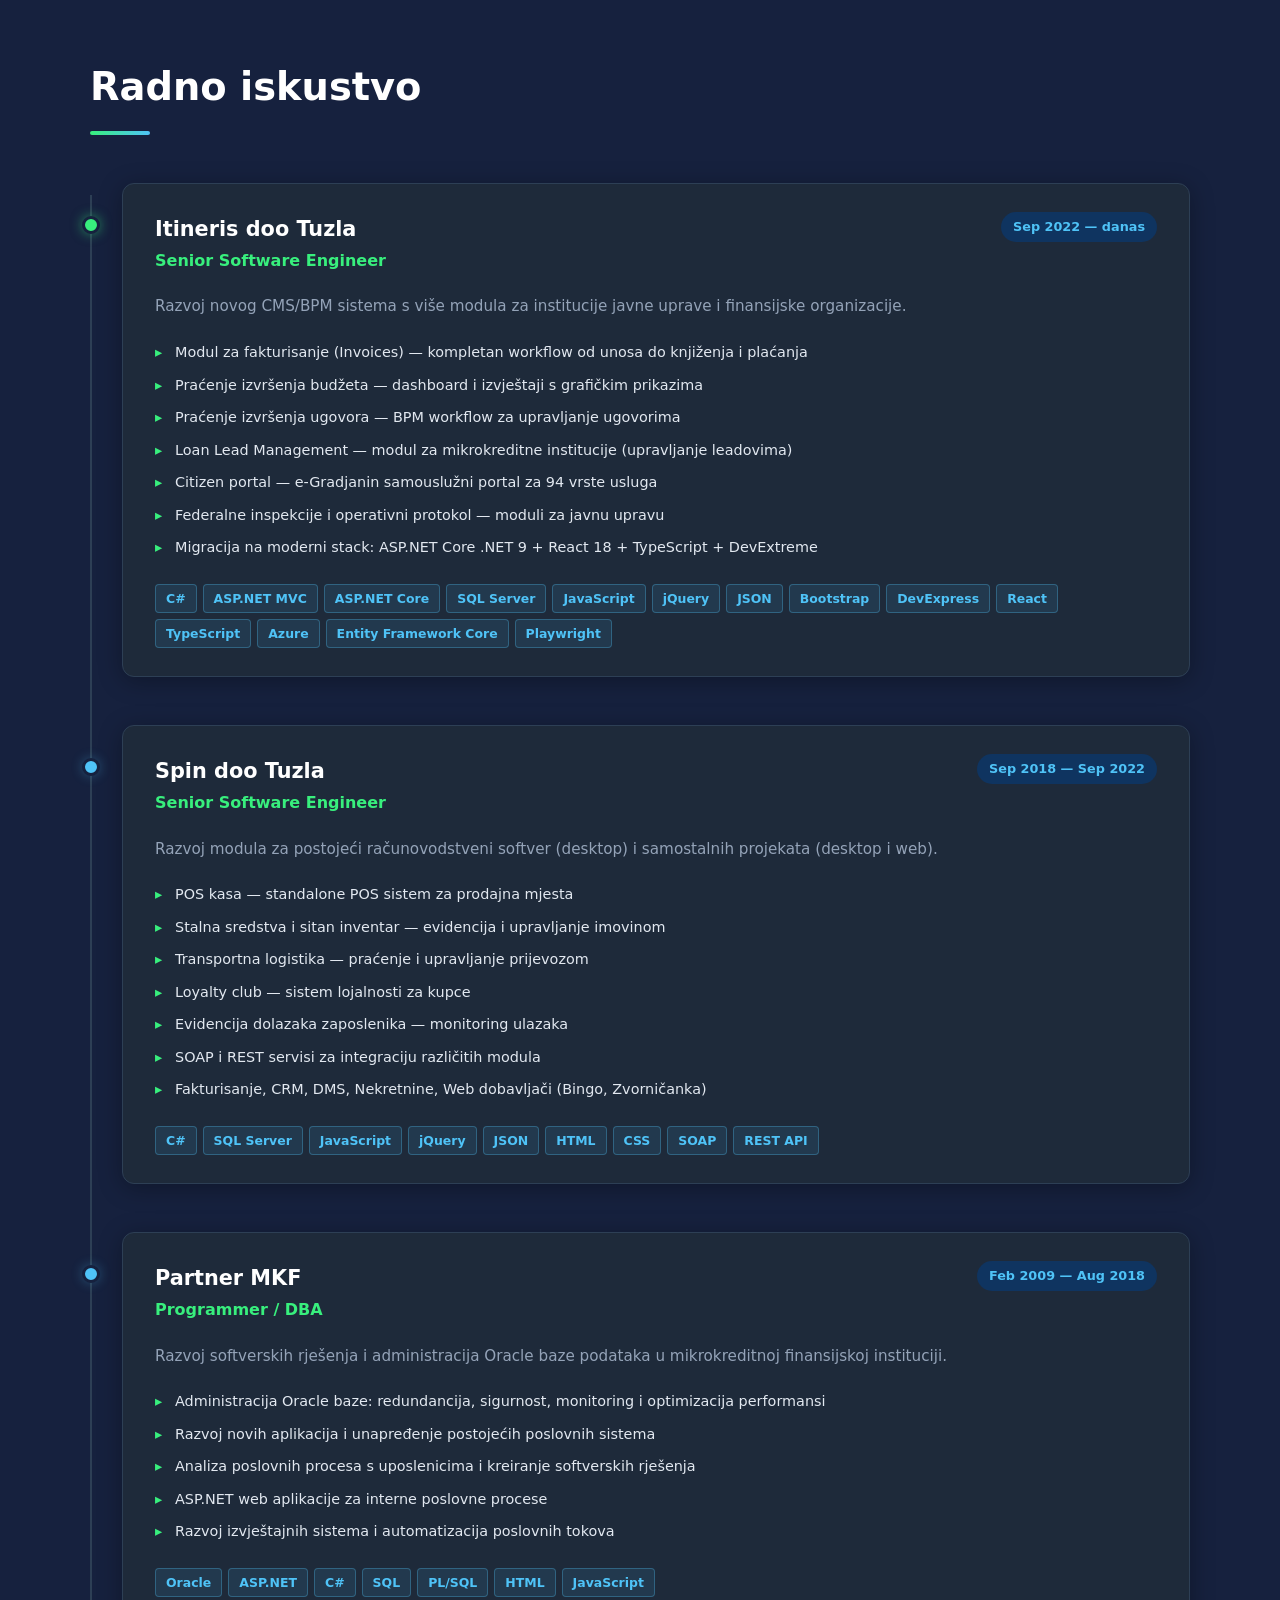
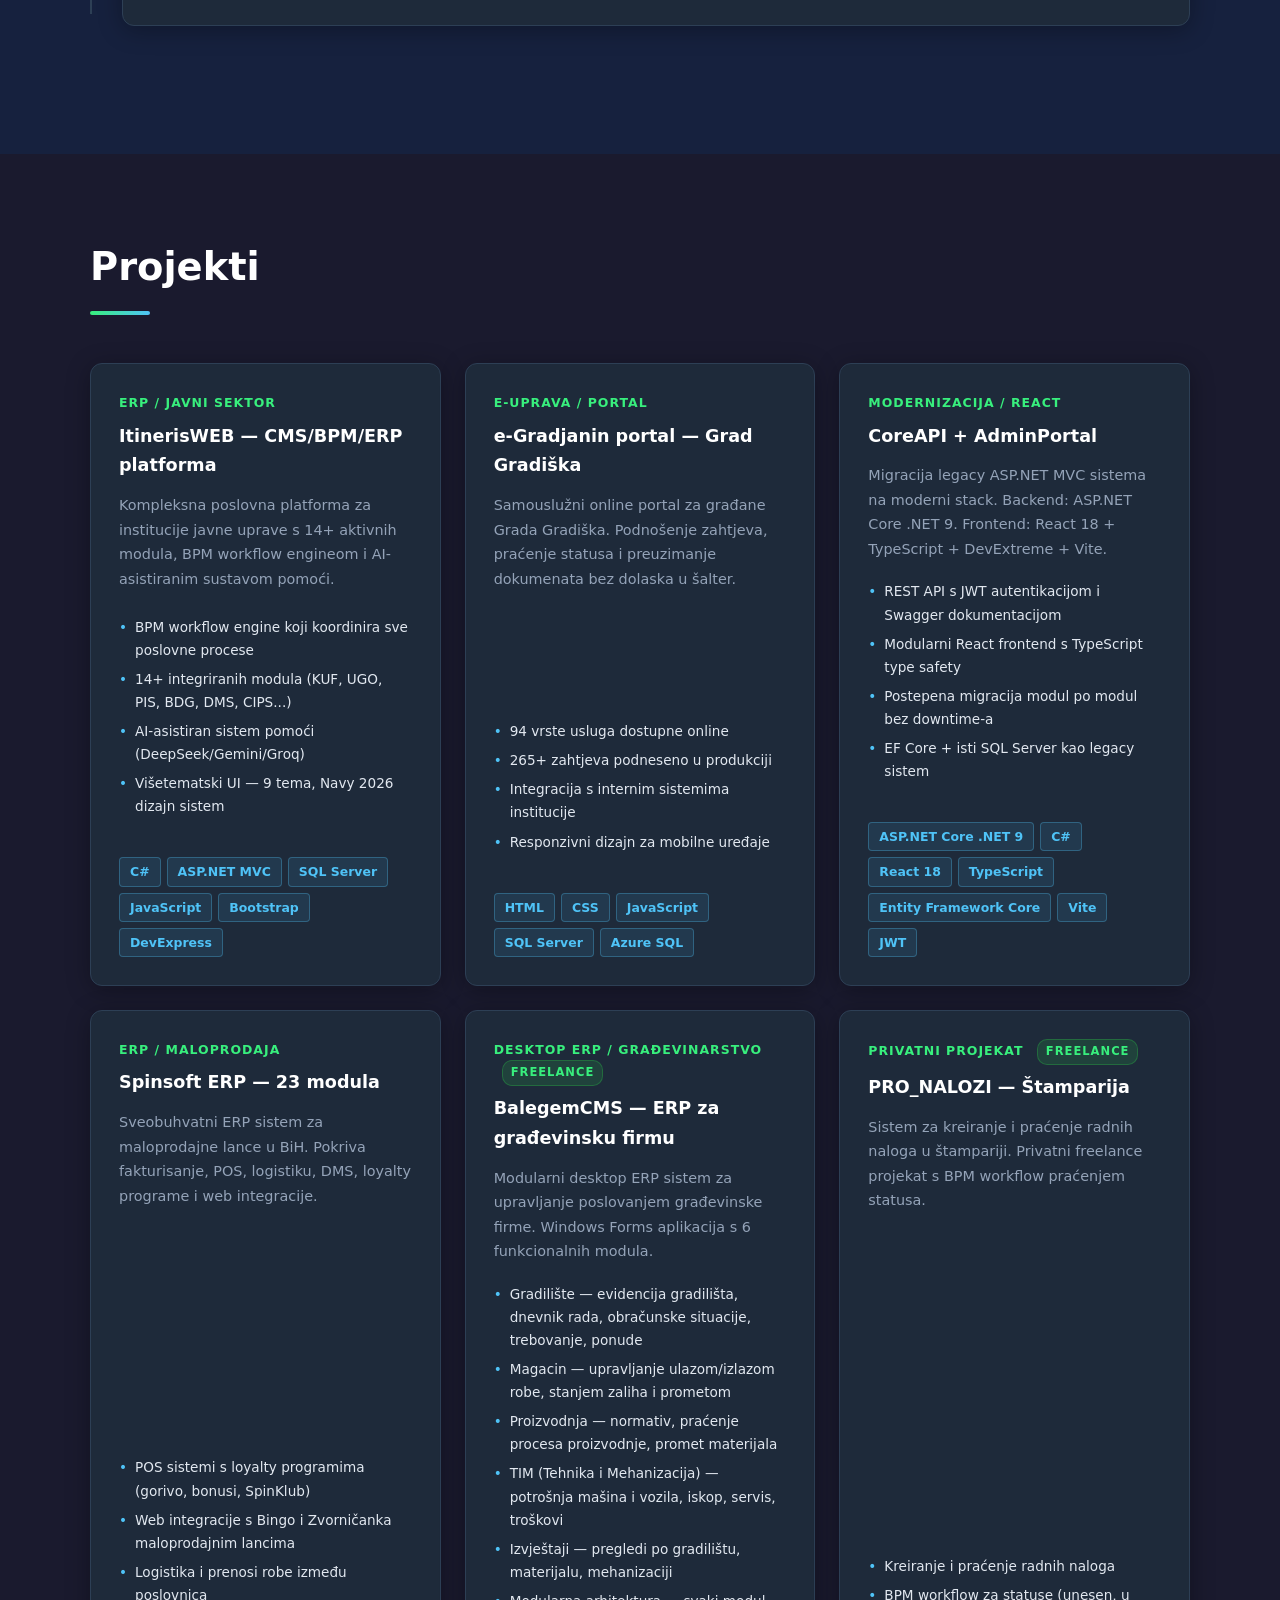
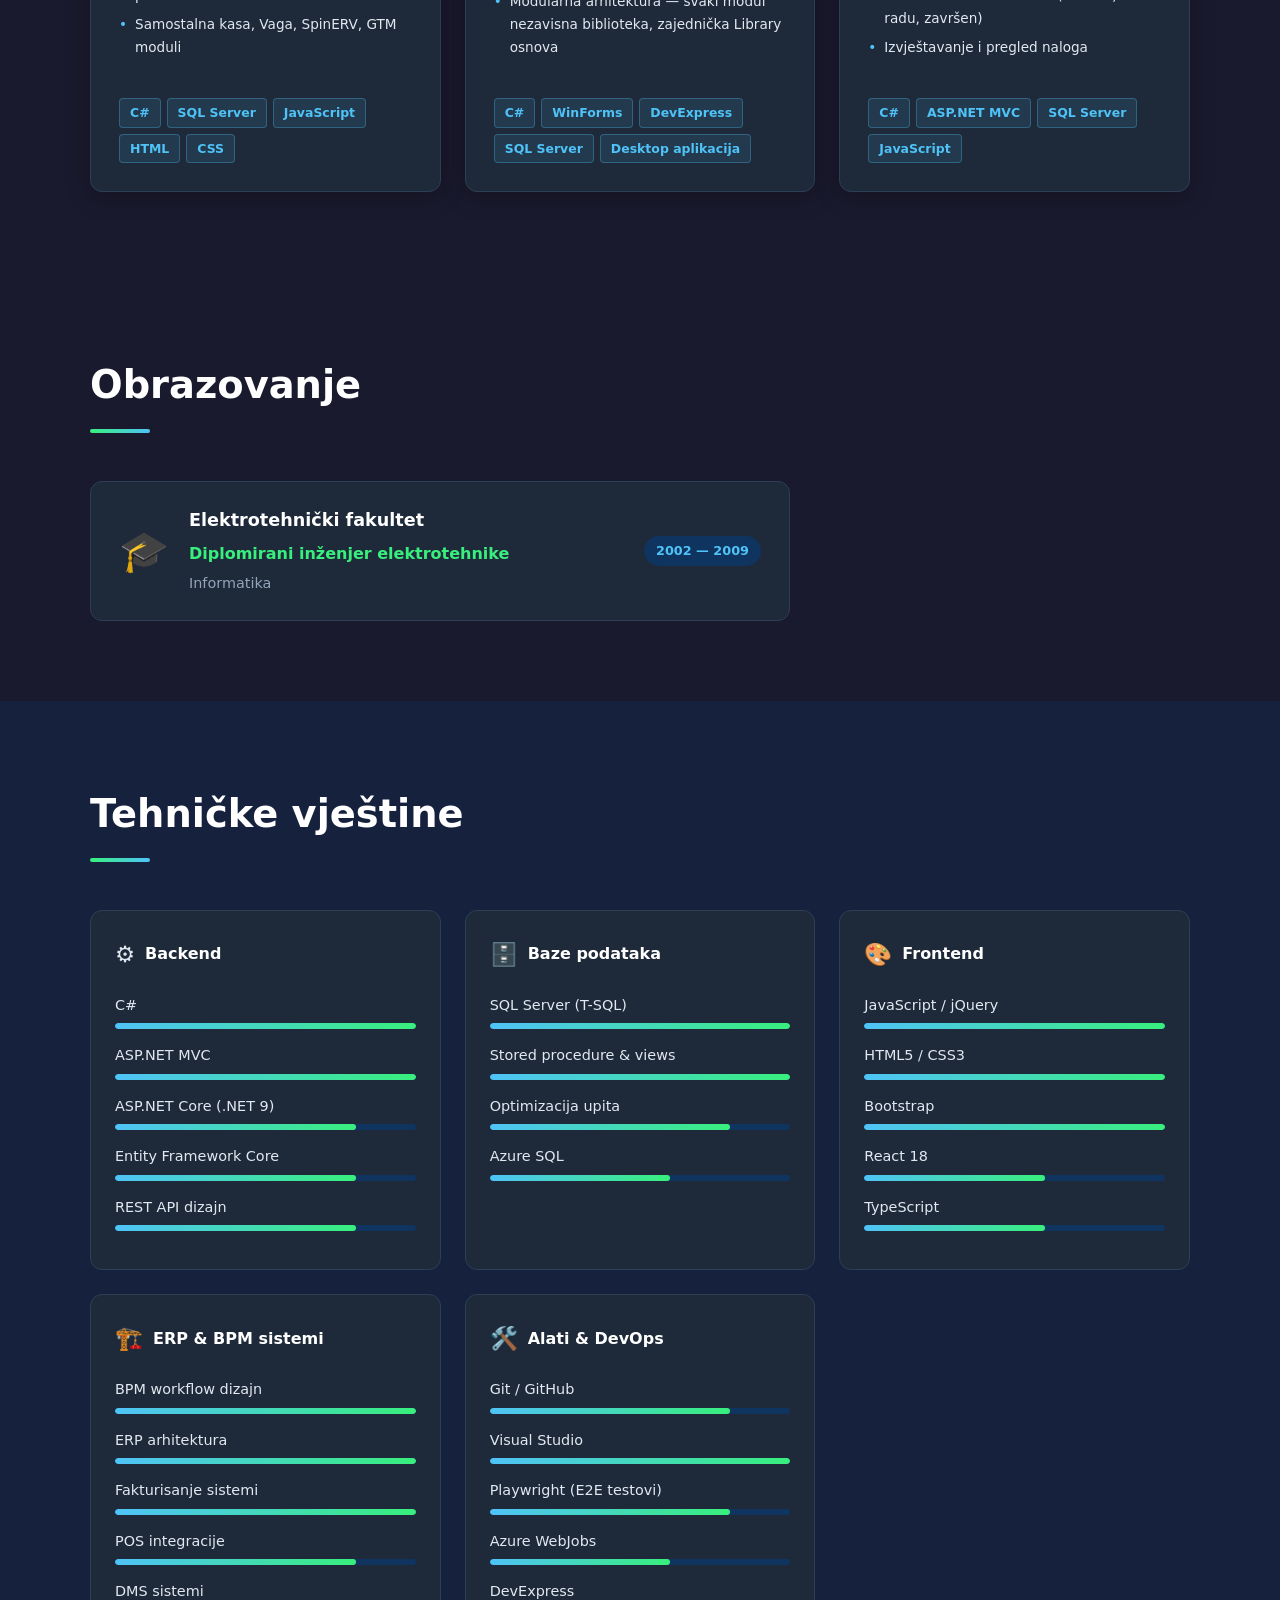
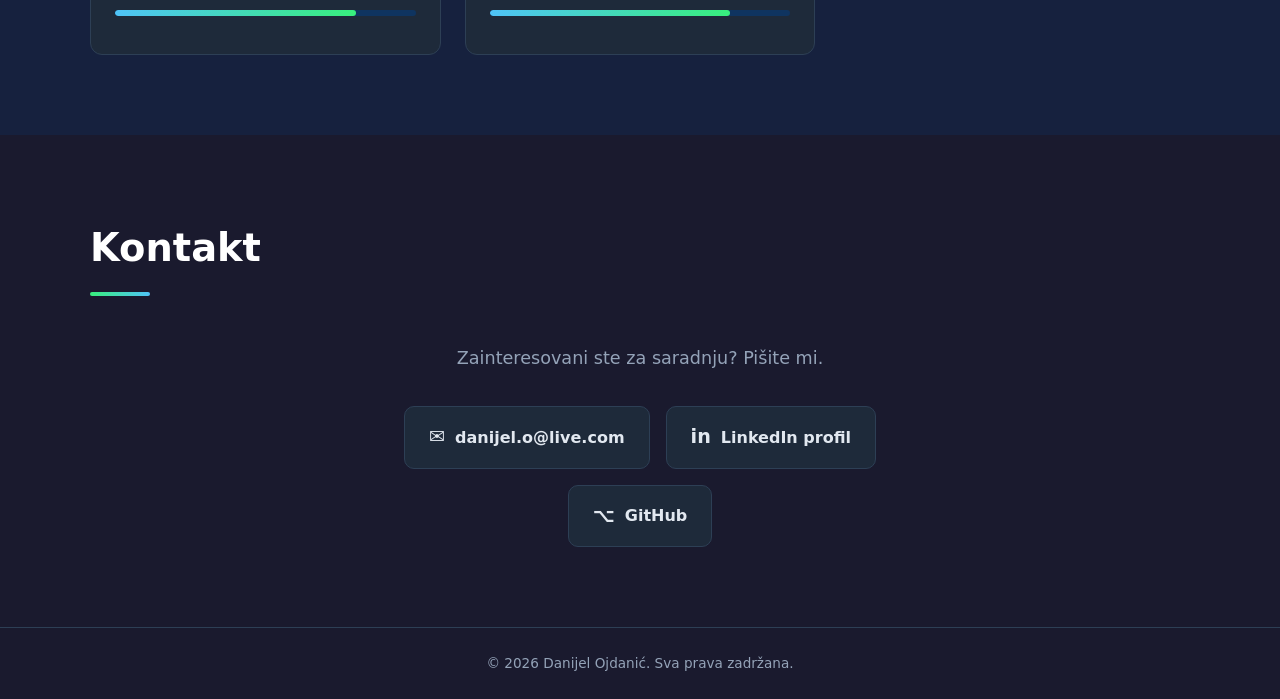
==== commit 19c1daa2: "Add V2/V3/V4 layouts + version switcher" ====
--- a/index.html
+++ b/index.html
@@ -8,6 +8,14 @@
     <link rel="stylesheet" href="css/style.css">
 </head>
 <body>
+
+<!-- VERSION SWITCHER -->
+<div style="background:#0a0a0a;padding:8px 0;text-align:center;position:sticky;top:0;z-index:9999;border-bottom:1px solid rgba(255,255,255,0.06)">
+  <a href="index.html"    style="color:#fff;font-size:0.78rem;padding:5px 14px;border-radius:4px;background:#1a1a2e;margin:0 3px;text-decoration:none;display:inline-block">V1 · Navy Dark</a>
+  <a href="index-v2.html" style="color:#888;font-size:0.78rem;padding:5px 14px;border-radius:4px;margin:0 3px;text-decoration:none;display:inline-block;transition:.2s">V2 · Minimalist</a>
+  <a href="index-v3.html" style="color:#888;font-size:0.78rem;padding:5px 14px;border-radius:4px;margin:0 3px;text-decoration:none;display:inline-block;transition:.2s">V3 · Sidebar</a>
+  <a href="index-v4.html" style="color:#888;font-size:0.78rem;padding:5px 14px;border-radius:4px;margin:0 3px;text-decoration:none;display:inline-block;transition:.2s">V4 · Bold</a>
+</div>
 
 <!-- NAV -->
 <nav class="navbar">
